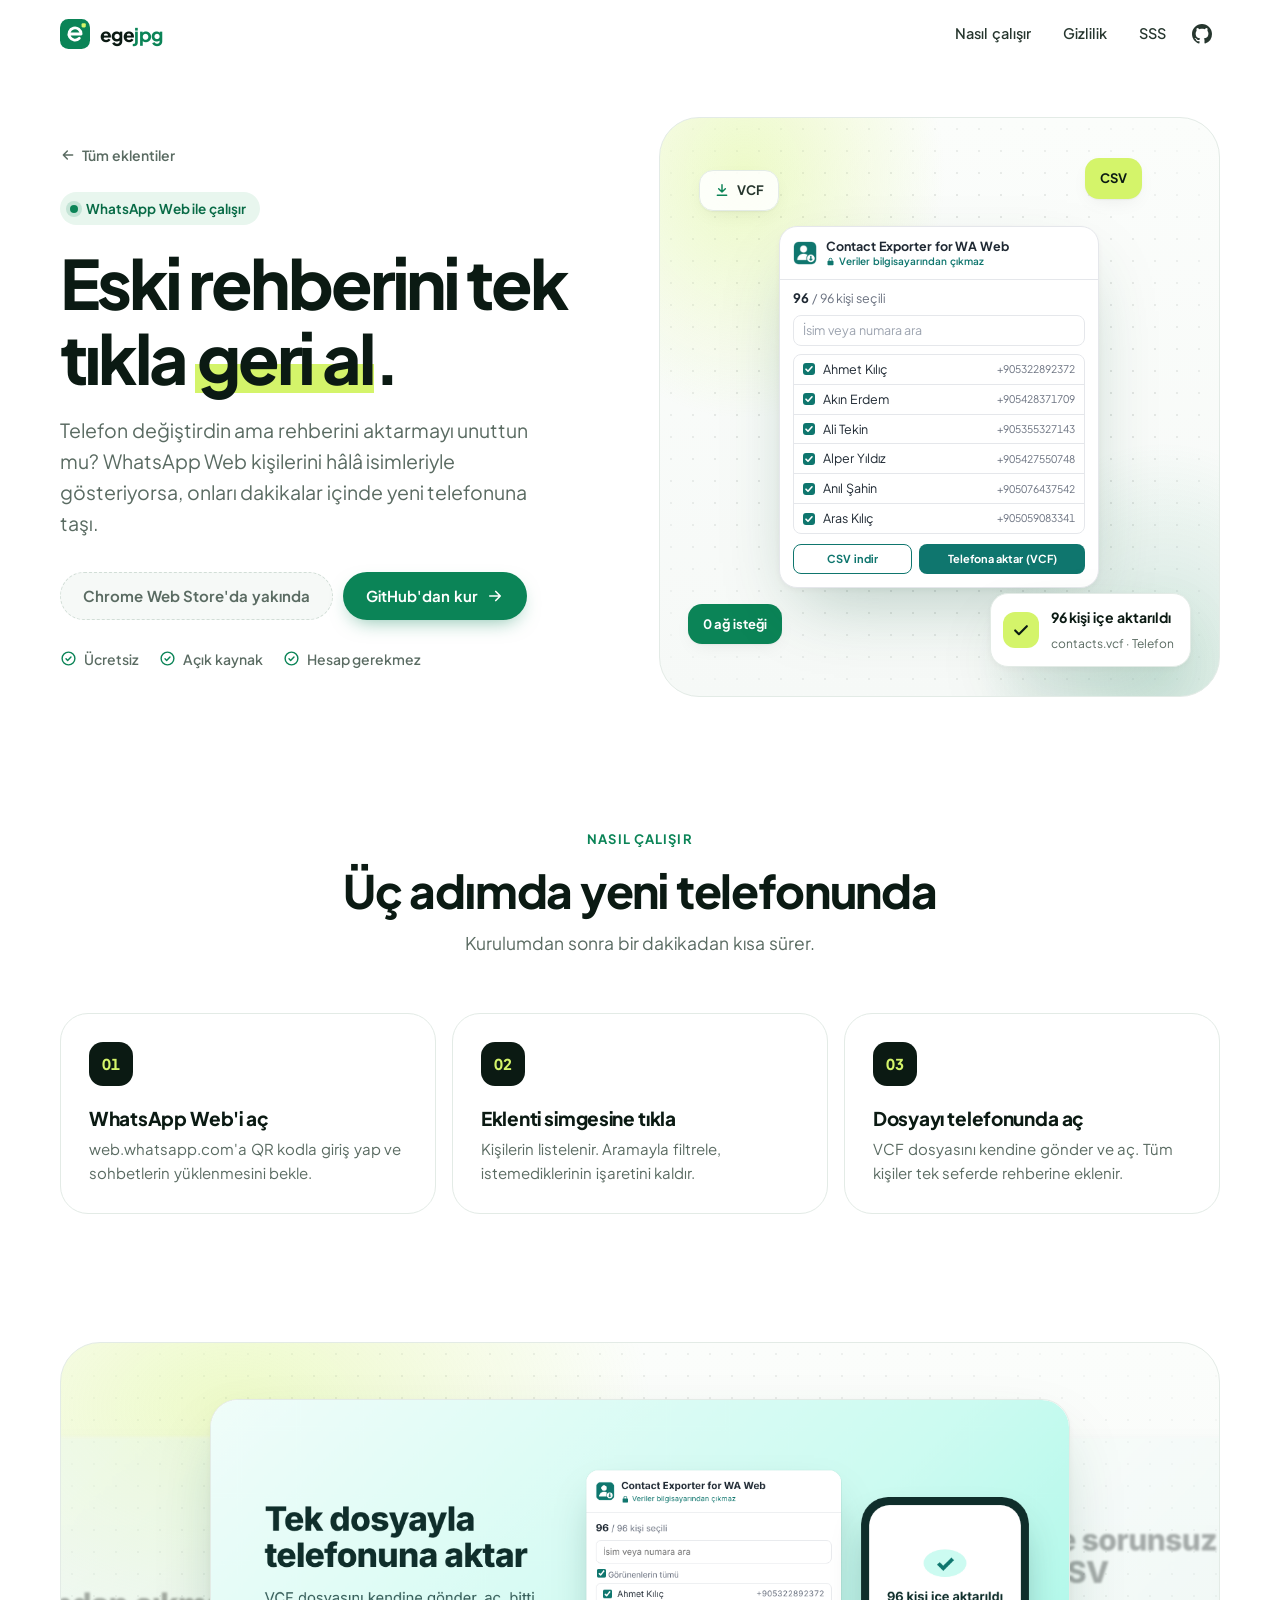
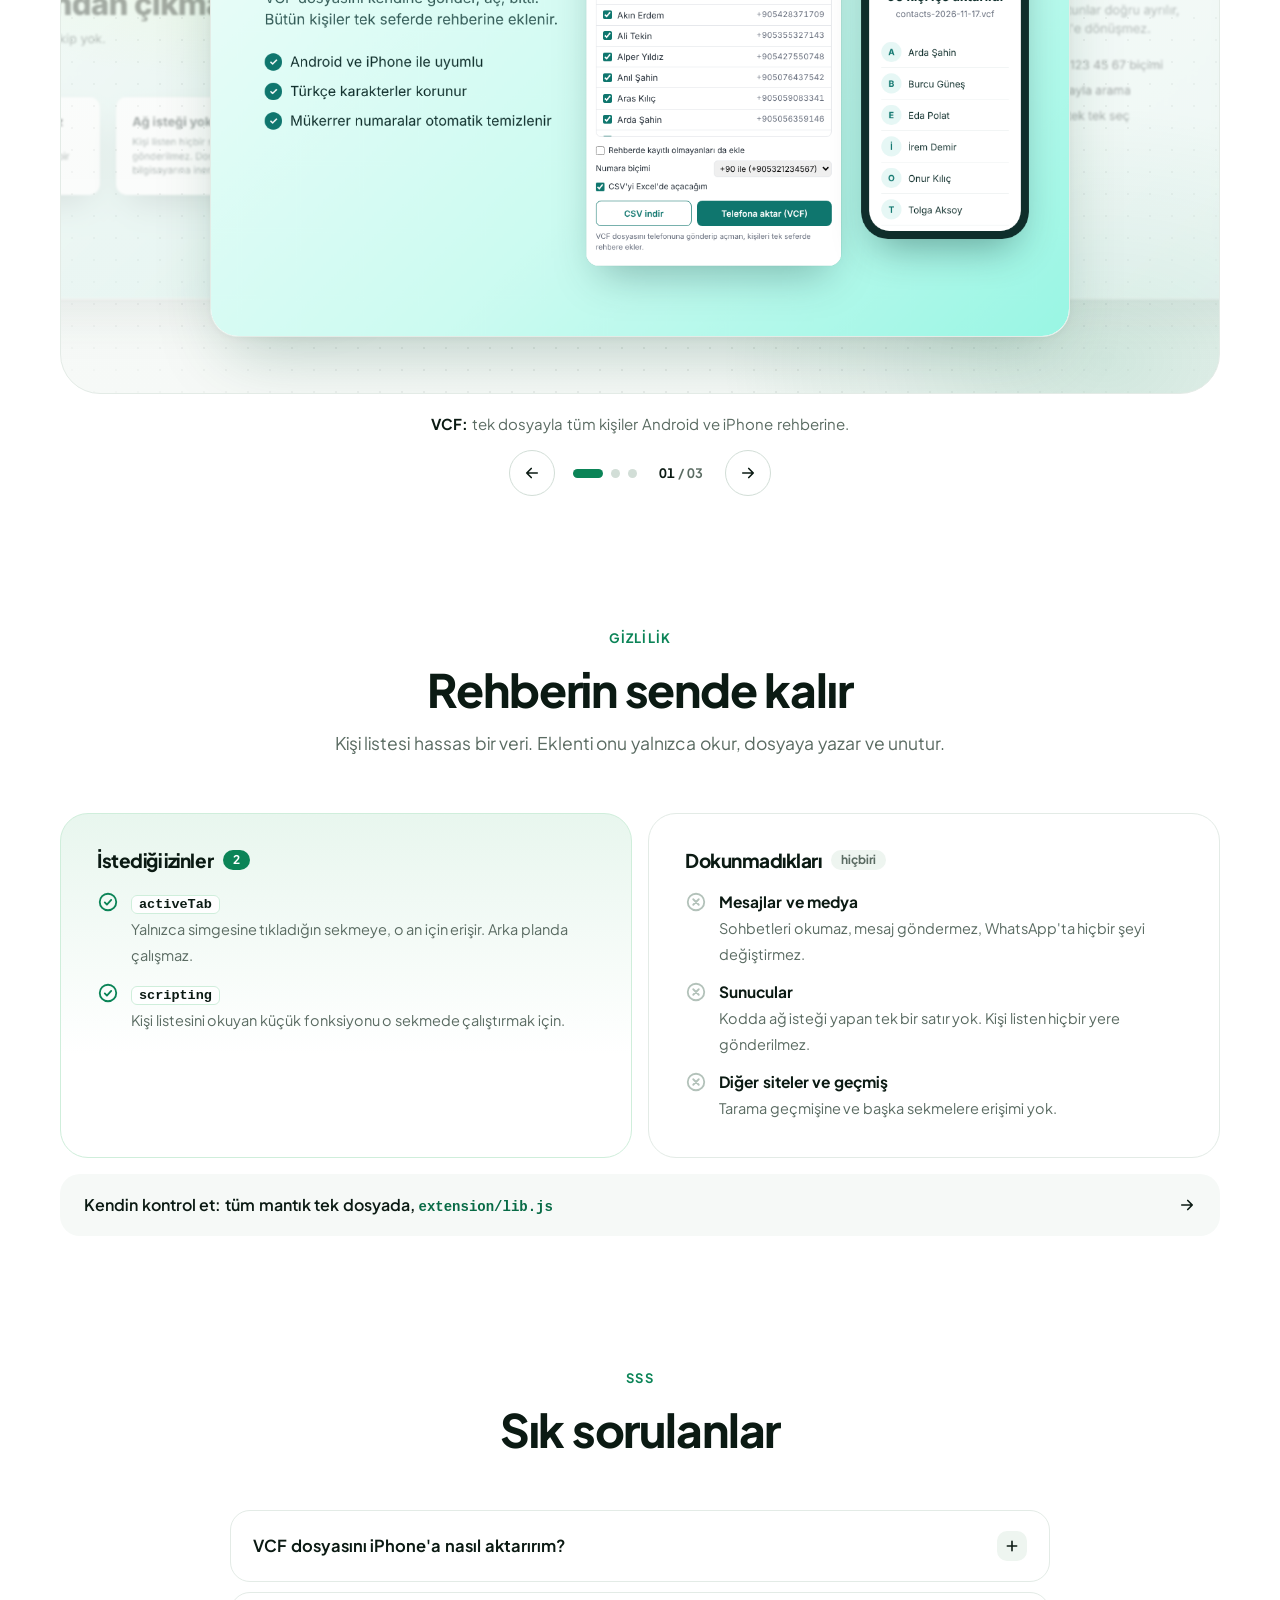
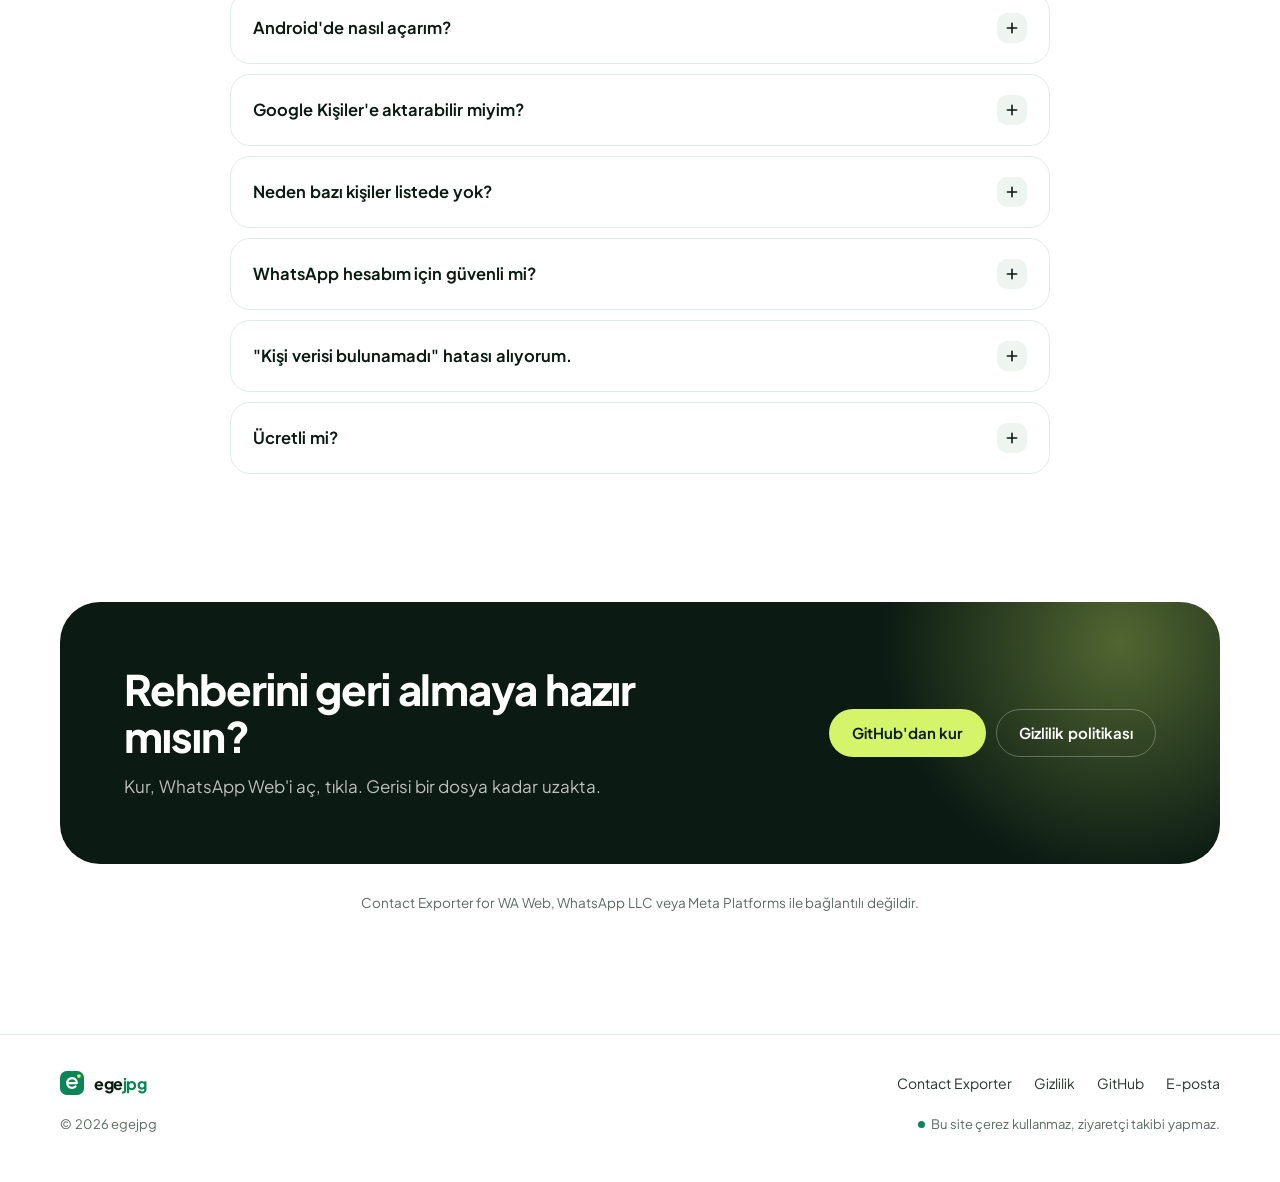
==== contact-exporter/index.html @ b01a28e3 "Initial site: home, Contact Exporter page, privacy policy" ====
<!doctype html>
<html lang="tr" class="no-js">
<head>
  <meta charset="utf-8">
  <meta name="viewport" content="width=device-width, initial-scale=1">
  <title>Contact Exporter for WA Web · WhatsApp Web kişilerini VCF ve CSV olarak aktar</title>
  <meta name="description" content="WhatsApp Web'de kayıtlı kişilerini tek tıkla VCF (telefona aktarma) ve CSV (Excel) olarak dışa aktaran ücretsiz, açık kaynak Chrome eklentisi. Veriler bilgisayarından çıkmaz.">
  <link rel="canonical" href="https://egejpg.github.io/contact-exporter/">
  <meta name="theme-color" content="#ffffff">
  <meta property="og:type" content="website">
  <meta property="og:site_name" content="egejpg">
  <meta property="og:title" content="Contact Exporter for WA Web">
  <meta property="og:description" content="Eski rehberini tek tıkla geri al. WhatsApp Web kişilerini VCF ve CSV olarak dışa aktar, veriler bilgisayarından çıkmaz.">
  <meta property="og:url" content="https://egejpg.github.io/contact-exporter/">
  <meta property="og:image" content="https://egejpg.github.io/assets/img/contact-exporter/ana.png">
  <meta name="twitter:card" content="summary_large_image">
  <link rel="icon" href="/favicon.svg" type="image/svg+xml">
  <link rel="preload" href="/assets/fonts/jakarta-latin.woff2" as="font" type="font/woff2" crossorigin>
  <link rel="stylesheet" href="/assets/css/site.css">
  <script src="/assets/js/site.js" defer></script>
  <script type="application/ld+json">
  {
    "@context": "https://schema.org",
    "@type": "SoftwareApplication",
    "name": "Contact Exporter for WA Web",
    "applicationCategory": "BrowserApplication",
    "operatingSystem": "Chrome",
    "description": "WhatsApp Web'de kayıtlı kişileri VCF ve CSV olarak dışa aktaran, veri toplamayan Chrome eklentisi.",
    "url": "https://egejpg.github.io/contact-exporter/",
    "image": "https://egejpg.github.io/assets/img/contact-exporter/icon.png",
    "offers": { "@type": "Offer", "price": "0", "priceCurrency": "TRY" },
    "author": { "@type": "Person", "name": "Ege", "url": "https://egejpg.github.io/" }
  }
  </script>
</head>
<body>
  <a class="skip" href="#icerik">İçeriğe geç</a>

  <header class="site-header">
    <div class="container">
      <a class="wordmark" href="/" aria-label="egejpg ana sayfa">
        <svg viewBox="0 0 32 32" aria-hidden="true"><rect width="32" height="32" rx="9" fill="#0b8457"/><path d="M9.5 16h13a6.5 6.5 0 1 0-1.9 4.6" fill="none" stroke="#fff" stroke-width="3" stroke-linecap="round" stroke-linejoin="round"/><rect x="23" y="4.5" width="4.5" height="4.5" rx="1.2" fill="#d4f46a"/></svg>
        <span class="wm">ege<b>jpg</b></span>
      </a>
      <nav class="nav" aria-label="Sayfa menüsü">
        <a href="#nasil"><span class="nav-text">Nasıl çalışır</span></a>
        <a href="#guven"><span class="nav-text">Gizlilik</span></a>
        <a href="#sss"><span class="nav-text">SSS</span></a>
        <a class="nav-icon" href="https://github.com/egejpg/contact-exporter-wa-web" aria-label="GitHub'da kaynak kod">
          <svg viewBox="0 0 16 16" fill="currentColor" aria-hidden="true"><path d="M8 0C3.58 0 0 3.58 0 8c0 3.54 2.29 6.53 5.47 7.59.4.07.55-.17.55-.38 0-.19-.01-.82-.01-1.49-2.01.37-2.53-.49-2.69-.94-.09-.23-.48-.94-.82-1.13-.28-.15-.68-.52-.01-.53.63-.01 1.08.58 1.23.82.72 1.21 1.87.87 2.33.66.07-.52.28-.87.51-1.07-1.78-.2-3.64-.89-3.64-3.95 0-.87.31-1.59.82-2.15-.08-.2-.36-1.02.08-2.12 0 0 .67-.21 2.2.82.64-.18 1.32-.27 2-.27.68 0 1.36.09 2 .27 1.53-1.04 2.2-.82 2.2-.82.44 1.1.16 1.92.08 2.12.51.56.82 1.27.82 2.15 0 3.07-1.87 3.75-3.65 3.95.29.25.54.73.54 1.48 0 1.07-.01 1.93-.01 2.2 0 .21.15.46.55.38A8.013 8.013 0 0016 8c0-4.42-3.58-8-8-8z"/></svg>
        </a>
      </nav>
    </div>
  </header>

  <main id="icerik">
    <!-- Giriş -->
    <section class="container p-hero">
      <div>
        <a class="back reveal" href="/"><svg viewBox="0 0 24 24" fill="none" stroke="currentColor" stroke-width="2.2" stroke-linecap="round" stroke-linejoin="round"><path d="M19 12H5M11 6l-6 6 6 6"/></svg>Tüm eklentiler</a>
        <div class="reveal" style="--d:.05s; margin-top:22px"><span class="eyebrow"><span class="dot"></span> WhatsApp Web ile çalışır</span></div>
        <h1 class="reveal" style="--d:.1s">Eski rehberini tek tıkla <mark class="hl">geri al</mark>.</h1>
        <p class="lead reveal" style="--d:.16s">Telefon değiştirdin ama rehberini aktarmayı unuttun mu? WhatsApp Web kişilerini hâlâ isimleriyle gösteriyorsa, onları dakikalar içinde yeni telefonuna taşı.</p>
        <div class="actions reveal" style="--d:.22s">
          <!-- Mağaza bağlantısı yayınlanınca: <a class="btn btn-primary" href="MAĞAZA_ADRESİ">Chrome'a ekle</a> -->
          <span class="btn btn-soon" title="Chrome Web Store incelemesinde">Chrome Web Store'da yakında</span>
          <a class="btn btn-primary" href="https://github.com/egejpg/contact-exporter-wa-web#kurulum">GitHub'dan kur
            <svg class="arrow" viewBox="0 0 24 24" fill="none" stroke="currentColor" stroke-width="2.2" stroke-linecap="round" stroke-linejoin="round"><path d="M5 12h14M13 6l6 6-6 6"/></svg></a>
        </div>
        <div class="meta reveal" style="--d:.28s">
          <span><svg viewBox="0 0 24 24" fill="none" stroke="currentColor" stroke-width="2" stroke-linecap="round" stroke-linejoin="round"><circle cx="12" cy="12" r="9"/><path d="m8.5 12.5 2.3 2.3 4.7-5"/></svg>Ücretsiz</span>
          <span><svg viewBox="0 0 24 24" fill="none" stroke="currentColor" stroke-width="2" stroke-linecap="round" stroke-linejoin="round"><circle cx="12" cy="12" r="9"/><path d="m8.5 12.5 2.3 2.3 4.7-5"/></svg>Açık kaynak</span>
          <span><svg viewBox="0 0 24 24" fill="none" stroke="currentColor" stroke-width="2" stroke-linecap="round" stroke-linejoin="round"><circle cx="12" cy="12" r="9"/><path d="m8.5 12.5 2.3 2.3 4.7-5"/></svg>Hesap gerekmez</span>
        </div>
      </div>

      <div class="stage p-stage reveal" style="--d:.15s" data-parallax aria-hidden="true">
        <span class="floater" style="--x:7%;--y:9%;--depth:22;"><span class="floater-in" style="--dur:9s">
          <svg viewBox="0 0 24 24" fill="none" stroke="currentColor" stroke-width="2.2" stroke-linecap="round" stroke-linejoin="round"><path d="M12 4v11M7 10l5 5 5-5M5 20h14"/></svg>VCF</span></span>
        <span class="floater" style="--x:76%;--y:7%;--depth:-18;"><span class="floater-in lime" style="--dur:11s;--delay:-4s">CSV</span></span>
        <span class="floater hide-sm" style="--x:5%;--y:84%;--depth:-14;"><span class="floater-in green" style="--dur:10s;--delay:-6s">0 ağ isteği</span></span>

        <div class="stage-main depth">
          <div class="mock-popup">
            <div class="mp-head"><img src="/assets/img/contact-exporter/icon.png" alt="" width="24" height="24"><div><b>Contact Exporter for WA Web</b><small><svg viewBox="0 0 24 24" fill="currentColor"><path d="M12 2a5 5 0 0 0-5 5v3H6a2 2 0 0 0-2 2v8a2 2 0 0 0 2 2h12a2 2 0 0 0 2-2v-8a2 2 0 0 0-2-2h-1V7a5 5 0 0 0-5-5zm-3 8V7a3 3 0 1 1 6 0v3H9z"/></svg>Veriler bilgisayarından çıkmaz</small></div></div>
            <div class="mp-body">
              <div class="mp-count"><b>96</b> / 96 kişi seçili</div>
              <div class="mp-search">İsim veya numara ara</div>
              <ul class="mp-list">
                <li><i></i><span>Ahmet Kılıç</span><em>+905322892372</em></li>
                <li><i></i><span>Akın Erdem</span><em>+905428371709</em></li>
                <li><i></i><span>Ali Tekin</span><em>+905355327143</em></li>
                <li><i></i><span>Alper Yıldız</span><em>+905427550748</em></li>
                <li><i></i><span>Anıl Şahin</span><em>+905076437542</em></li>
                <li><i></i><span>Aras Kılıç</span><em>+905059083341</em></li>
              </ul>
              <div class="mp-actions"><span class="o">CSV indir</span><span class="f">Telefona aktar (VCF)</span></div>
            </div>
          </div>
        </div>
        <div class="stage-toast depth-2">
          <div class="mock-toast"><span class="ok"><svg viewBox="0 0 24 24" fill="none" stroke="currentColor" stroke-width="2.6" stroke-linecap="round" stroke-linejoin="round"><path d="m5 12.5 4.5 4.5L19 7.5"/></svg></span><div><b>96 kişi içe aktarıldı</b><small>contacts.vcf · Telefon</small></div></div>
        </div>
      </div>
    </section>

    <!-- Nasıl çalışır -->
    <section id="nasil" class="section container">
      <div class="section-head center reveal">
        <span class="kicker">Nasıl çalışır</span>
        <h2>Üç adımda yeni telefonunda</h2>
        <p>Kurulumdan sonra bir dakikadan kısa sürer.</p>
      </div>
      <div class="grid-3 steps">
        <article class="card step reveal">
          <span class="num">01</span>
          <h3>WhatsApp Web'i aç</h3>
          <p>web.whatsapp.com'a QR kodla giriş yap ve sohbetlerin yüklenmesini bekle.</p>
        </article>
        <article class="card step reveal" style="--d:.08s">
          <span class="num">02</span>
          <h3>Eklenti simgesine tıkla</h3>
          <p>Kişilerin listelenir. Aramayla filtrele, istemediklerinin işaretini kaldır.</p>
        </article>
        <article class="card step reveal" style="--d:.16s">
          <span class="num">03</span>
          <h3>Dosyayı telefonunda aç</h3>
          <p>VCF dosyasını kendine gönder ve aç. Tüm kişiler tek seferde rehberine eklenir.</p>
        </article>
      </div>
    </section>

    <!-- Ekran görüntüleri -->
    <section class="container" aria-label="Ekran görüntüleri">
      <div id="shots" class="stage shots-stage carousel" data-carousel data-parallax tabindex="0">
        <div class="carousel-track">
          <figure class="slide" style="margin:0" data-title="Telefona aktarma" data-caption="<b>VCF:</b> tek dosyayla tüm kişiler Android ve iPhone rehberine.">
            <div class="slide-float"><div class="slide-card"><img class="shot" src="/assets/img/contact-exporter/telefon.png" alt="Eklenti listesi ve telefonda 96 kişinin içe aktarıldığını gösteren ekran" width="1280" height="800" loading="lazy" draggable="false"></div></div>
          </figure>
          <figure class="slide" style="margin:0" data-title="Excel" data-caption="<b>CSV:</b> Türkçe Excel'de sütunlar doğru ayrılır, numaralar bozulmaz.">
            <div class="slide-float"><div class="slide-card"><img class="shot" src="/assets/img/contact-exporter/excel.png" alt="Excel'de Ad ve Telefon sütunlarıyla açılmış kişi listesi" width="1280" height="800" loading="lazy" draggable="false"></div></div>
          </figure>
          <figure class="slide" style="margin:0" data-title="Gizlilik" data-caption="<b>Yerel:</b> sunucu yok, hesap yok, takip yok.">
            <div class="slide-float"><div class="slide-card"><img class="shot" src="/assets/img/contact-exporter/gizlilik.png" alt="Verilerin bilgisayardan çıkmadığını anlatan üç kart" width="1280" height="800" loading="lazy" draggable="false"></div></div>
          </figure>
        </div>
      </div>
      <p class="shot-caption" data-caption="shots" aria-live="polite"></p>
      <div class="carousel-controls" data-controls="shots" style="margin-top:14px">
        <button class="c-btn" type="button" data-prev aria-label="Önceki görsel">
          <svg viewBox="0 0 24 24" fill="none" stroke="currentColor" stroke-width="2.2" stroke-linecap="round" stroke-linejoin="round"><path d="M19 12H5M11 6l-6 6 6 6"/></svg></button>
        <div class="c-dots"></div>
        <span class="c-count"></span>
        <button class="c-btn" type="button" data-next aria-label="Sonraki görsel">
          <svg viewBox="0 0 24 24" fill="none" stroke="currentColor" stroke-width="2.2" stroke-linecap="round" stroke-linejoin="round"><path d="M5 12h14M13 6l6 6-6 6"/></svg></button>
      </div>
    </section>

    <!-- Güven -->
    <section id="guven" class="section container">
      <div class="section-head center reveal">
        <span class="kicker">Gizlilik</span>
        <h2>Rehberin sende kalır</h2>
        <p>Kişi listesi hassas bir veri. Eklenti onu yalnızca okur, dosyaya yazar ve unutur.</p>
      </div>
      <div class="perm-grid">
        <div class="perm yes reveal">
          <h3>İstediği izinler <span class="pill">2</span></h3>
          <ul>
            <li><svg viewBox="0 0 24 24" fill="none" stroke="currentColor" stroke-width="2" stroke-linecap="round" stroke-linejoin="round"><circle cx="12" cy="12" r="9"/><path d="m8.5 12.5 2.3 2.3 4.7-5"/></svg>
              <div><b><code>activeTab</code></b><span>Yalnızca simgesine tıkladığın sekmeye, o an için erişir. Arka planda çalışmaz.</span></div></li>
            <li><svg viewBox="0 0 24 24" fill="none" stroke="currentColor" stroke-width="2" stroke-linecap="round" stroke-linejoin="round"><circle cx="12" cy="12" r="9"/><path d="m8.5 12.5 2.3 2.3 4.7-5"/></svg>
              <div><b><code>scripting</code></b><span>Kişi listesini okuyan küçük fonksiyonu o sekmede çalıştırmak için.</span></div></li>
          </ul>
        </div>
        <div class="perm no reveal" style="--d:.08s">
          <h3>Dokunmadıkları <span class="pill">hiçbiri</span></h3>
          <ul>
            <li><svg viewBox="0 0 24 24" fill="none" stroke="currentColor" stroke-width="2" stroke-linecap="round" stroke-linejoin="round"><circle cx="12" cy="12" r="9"/><path d="m9 9 6 6M15 9l-6 6"/></svg>
              <div><b>Mesajlar ve medya</b><span>Sohbetleri okumaz, mesaj göndermez, WhatsApp'ta hiçbir şeyi değiştirmez.</span></div></li>
            <li><svg viewBox="0 0 24 24" fill="none" stroke="currentColor" stroke-width="2" stroke-linecap="round" stroke-linejoin="round"><circle cx="12" cy="12" r="9"/><path d="m9 9 6 6M15 9l-6 6"/></svg>
              <div><b>Sunucular</b><span>Kodda ağ isteği yapan tek bir satır yok. Kişi listen hiçbir yere gönderilmez.</span></div></li>
            <li><svg viewBox="0 0 24 24" fill="none" stroke="currentColor" stroke-width="2" stroke-linecap="round" stroke-linejoin="round"><circle cx="12" cy="12" r="9"/><path d="m9 9 6 6M15 9l-6 6"/></svg>
              <div><b>Diğer siteler ve geçmiş</b><span>Tarama geçmişine ve başka sekmelere erişimi yok.</span></div></li>
          </ul>
        </div>
      </div>
      <a class="source-link reveal" href="https://github.com/egejpg/contact-exporter-wa-web/blob/main/extension/lib.js">
        <span>Kendin kontrol et: tüm mantık tek dosyada, <code>extension/lib.js</code></span>
        <svg viewBox="0 0 24 24" fill="none" stroke="currentColor" stroke-width="2.2" stroke-linecap="round" stroke-linejoin="round"><path d="M5 12h14M13 6l6 6-6 6"/></svg>
      </a>
    </section>

    <!-- SSS -->
    <section id="sss" class="section container" style="padding-top:0">
      <div class="section-head center reveal">
        <span class="kicker">SSS</span>
        <h2>Sık sorulanlar</h2>
      </div>
      <div class="faq">
        <details class="reveal">
          <summary>VCF dosyasını iPhone'a nasıl aktarırım?<span class="pm"><svg viewBox="0 0 24 24" fill="none" stroke="currentColor" stroke-width="2.4" stroke-linecap="round"><path d="M12 5v14M5 12h14"/></svg></span></summary>
          <div class="answer"><ol><li>Dosyayı kendine e-postayla ya da AirDrop ile gönder.</li><li>iPhone'da dosyaya dokun, "Tüm Kişileri Ekle"yi seç.</li></ol></div>
        </details>
        <details class="reveal">
          <summary>Android'de nasıl açarım?<span class="pm"><svg viewBox="0 0 24 24" fill="none" stroke="currentColor" stroke-width="2.4" stroke-linecap="round"><path d="M12 5v14M5 12h14"/></svg></span></summary>
          <div class="answer"><p>Dosyayı telefonuna gönder ve dokun; Kişiler uygulaması içe aktarmayı önerir. Açılmazsa Kişiler → Ayarlar → İçe aktar → .vcf dosyası yolunu kullan.</p></div>
        </details>
        <details class="reveal">
          <summary>Google Kişiler'e aktarabilir miyim?<span class="pm"><svg viewBox="0 0 24 24" fill="none" stroke="currentColor" stroke-width="2.4" stroke-linecap="round"><path d="M12 5v14M5 12h14"/></svg></span></summary>
          <div class="answer"><p>Evet. En kolayı VCF dosyasını contacts.google.com → İçe aktar ile yüklemek. CSV kullanacaksan "CSV'yi Excel'de açacağım" seçeneğini kapat.</p></div>
        </details>
        <details class="reveal">
          <summary>Neden bazı kişiler listede yok?<span class="pm"><svg viewBox="0 0 24 24" fill="none" stroke="currentColor" stroke-width="2.4" stroke-linecap="round"><path d="M12 5v14M5 12h14"/></svg></span></summary>
          <div class="answer"><p>Eklenti, WhatsApp Web'in bildiği kişileri alır: WhatsApp kullanan ve rehberinde kayıtlı olanlar. WhatsApp kullanmayan kişiler ve e-posta, ikinci numara gibi bilgiler WhatsApp'ta olmadığı için gelmez. Kaydetmediğin numaraları da istersen "Rehberde kayıtlı olmayanları da ekle" seçeneğiyle alabilirsin.</p></div>
        </details>
        <details class="reveal">
          <summary>WhatsApp hesabım için güvenli mi?<span class="pm"><svg viewBox="0 0 24 24" fill="none" stroke="currentColor" stroke-width="2.4" stroke-linecap="round"><path d="M12 5v14M5 12h14"/></svg></span></summary>
          <div class="answer"><p>Eklenti WhatsApp'a hiçbir istek göndermez, mesaj atmaz, otomatik işlem yapmaz. Yalnızca WhatsApp Web'in zaten tarayıcında sakladığı kişi listesini okur.</p></div>
        </details>
        <details class="reveal">
          <summary>"Kişi verisi bulunamadı" hatası alıyorum.<span class="pm"><svg viewBox="0 0 24 24" fill="none" stroke="currentColor" stroke-width="2.4" stroke-linecap="round"><path d="M12 5v14M5 12h14"/></svg></span></summary>
          <div class="answer"><p>Önce sayfayı yenileyip sohbetlerin tamamen yüklenmesini bekle. Devam ederse WhatsApp Web iç yapısını değiştirmiş olabilir. Hata ekranındaki "Teknik ayrıntı" metnini <a href="https://github.com/egejpg/contact-exporter-wa-web/issues">GitHub'da</a> ya da <a href="mailto:egeergul67@gmail.com?subject=Contact%20Exporter%20hatas%C4%B1">e-postayla</a> gönderirsen düzeltirim.</p></div>
        </details>
        <details class="reveal">
          <summary>Ücretli mi?<span class="pm"><svg viewBox="0 0 24 24" fill="none" stroke="currentColor" stroke-width="2.4" stroke-linecap="round"><path d="M12 5v14M5 12h14"/></svg></span></summary>
          <div class="answer"><p>Hayır. Ücretsiz, reklamsız ve MIT lisanslı açık kaynak.</p></div>
        </details>
      </div>
    </section>

    <section class="container">
      <div class="band reveal">
        <div>
          <h2>Rehberini geri almaya hazır mısın?</h2>
          <p>Kur, WhatsApp Web'i aç, tıkla. Gerisi bir dosya kadar uzakta.</p>
        </div>
        <div class="actions">
          <a class="btn btn-primary" href="https://github.com/egejpg/contact-exporter-wa-web#kurulum">GitHub'dan kur</a>
          <a class="btn btn-ghost" href="/contact-exporter/privacy/">Gizlilik politikası</a>
        </div>
      </div>
      <p class="disclaimer">Contact Exporter for WA Web, WhatsApp LLC veya Meta Platforms ile bağlantılı değildir.</p>
    </section>
  </main>

  <footer class="site-footer">
    <div class="container">
      <a class="wordmark" href="/" aria-label="egejpg ana sayfa">
        <svg viewBox="0 0 32 32" aria-hidden="true"><rect width="32" height="32" rx="9" fill="#0b8457"/><path d="M9.5 16h13a6.5 6.5 0 1 0-1.9 4.6" fill="none" stroke="#fff" stroke-width="3" stroke-linecap="round" stroke-linejoin="round"/><rect x="23" y="4.5" width="4.5" height="4.5" rx="1.2" fill="#d4f46a"/></svg>
        <span class="wm">ege<b>jpg</b></span>
      </a>
      <nav class="foot-links" aria-label="Alt menü">
        <a href="/contact-exporter/">Contact Exporter</a>
        <a href="/contact-exporter/privacy/">Gizlilik</a>
        <a href="https://github.com/egejpg">GitHub</a>
        <a href="mailto:egeergul67@gmail.com">E-posta</a>
      </nav>
      <div class="foot-note">
        <span>© <span data-year>2026</span> egejpg</span>
        <span class="leaf">Bu site çerez kullanmaz, ziyaretçi takibi yapmaz.</span>
      </div>
    </div>
  </footer>
</body>
</html>
---- assets/css/site.css ----
/* egejpg — site stilleri
   İlkeler: beyaz zemin, tek yeşil + limon vurgu, yuvarlak kartlar,
   belirli bir sahne (stage) içinde yüzen öğeler. */

@font-face {
  font-family: 'Jakarta';
  font-style: normal;
  font-display: swap;
  font-weight: 200 800;
  src: url(/assets/fonts/jakarta-latin-ext.woff2) format('woff2');
  unicode-range: U+0100-02BA, U+02BD-02C5, U+02C7-02CC, U+02CE-02D7, U+02DD-02FF, U+0304, U+0308, U+0329, U+1D00-1DBF, U+1E00-1E9F, U+1EF2-1EFF, U+2020, U+20A0-20AB, U+20AD-20C0, U+2113, U+2C60-2C7F, U+A720-A7FF;
}
@font-face {
  font-family: 'Jakarta';
  font-style: normal;
  font-display: swap;
  font-weight: 200 800;
  src: url(/assets/fonts/jakarta-latin.woff2) format('woff2');
  unicode-range: U+0000-00FF, U+0131, U+0152-0153, U+02BB-02BC, U+02C6, U+02DA, U+02DC, U+0304, U+0308, U+0329, U+2000-206F, U+20AC, U+2122, U+2191, U+2193, U+2212, U+2215, U+FEFF, U+FFFD;
}

:root {
  --bg: #ffffff;
  --surface: #f6f9f7;
  --surface-2: #eef5f0;
  --ink: #0b1a13;
  --ink-2: #26362e;
  --muted: #5a6b62;
  --line: #e3ebe6;
  --line-2: #d2ded7;

  --green: #0b8457;
  --green-deep: #086b46;
  --green-soft: #e8f6ee;
  --green-tint: #cfeedb;
  --lime: #d4f46a;
  --lime-soft: #f1fcd0;

  --r-s: 12px;
  --r: 20px;
  --r-l: 28px;
  --r-xl: 40px;

  --shadow-1: 0 1px 2px rgba(11, 26, 19, .05), 0 6px 20px -6px rgba(11, 26, 19, .08);
  --shadow-float: 0 2px 6px rgba(11, 26, 19, .04), 0 30px 70px -20px rgba(8, 80, 50, .28);
  --ease: cubic-bezier(.22, .8, .24, 1);
  --max: 1160px;
  --gutter: clamp(16px, 4vw, 32px);

  color-scheme: light;
}

*, *::before, *::after { box-sizing: border-box; }

html { -webkit-text-size-adjust: 100%; scroll-behavior: smooth; }

body {
  margin: 0;
  background: var(--bg);
  color: var(--ink);
  font: 400 16px/1.6 'Jakarta', system-ui, -apple-system, 'Segoe UI', Roboto, sans-serif;
  word-spacing: .04em;
  -webkit-font-smoothing: antialiased;
  text-rendering: optimizeLegibility;
  overflow-x: hidden;
}

img, svg { display: block; max-width: 100%; }
a { color: var(--green-deep); text-underline-offset: 3px; }
a:hover { color: var(--green); }
h1, h2, h3 { line-height: 1.1; letter-spacing: -.025em; margin: 0; font-weight: 750; }
p { margin: 0; }
:focus-visible { outline: 2px solid var(--green); outline-offset: 3px; border-radius: 6px; }
[hidden] { display: none !important; }

.container { width: min(var(--max), 100% - 2 * var(--gutter)); margin-inline: auto; }
.visually-hidden { position: absolute !important; width: 1px; height: 1px; overflow: hidden; clip: rect(0 0 0 0); white-space: nowrap; }
.skip { position: absolute; left: 12px; top: -48px; z-index: 100; background: var(--ink); color: #fff; padding: 8px 14px; border-radius: 10px; }
.skip:focus { top: 12px; color: #fff; }

/* ---------- Üst bar ---------- */
.site-header {
  position: sticky; top: 0; z-index: 50;
  background: rgba(255, 255, 255, .78);
  backdrop-filter: saturate(1.6) blur(14px);
  -webkit-backdrop-filter: saturate(1.6) blur(14px);
  border-bottom: 1px solid transparent;
  transition: border-color .3s;
}
.site-header.is-scrolled { border-bottom-color: var(--line); }
.site-header .container { display: flex; align-items: center; justify-content: space-between; height: 68px; gap: 16px; }

.wordmark { display: inline-flex; align-items: center; gap: 10px; color: var(--ink); text-decoration: none; font-weight: 750; font-size: 19px; letter-spacing: -.03em; }
.wordmark:hover { color: var(--ink); }
.wordmark svg { width: 30px; height: 30px; transition: transform .5s var(--ease); }
.wordmark:hover svg { transform: rotate(-8deg) scale(1.06); }
.wordmark b { color: var(--green); font-weight: inherit; }

.nav { display: flex; align-items: center; gap: 4px; }
.nav a {
  color: var(--ink-2); text-decoration: none; font-size: 14.5px; font-weight: 550;
  padding: 8px 14px; border-radius: 999px; transition: background .2s, color .2s;
}
.nav a:hover { background: var(--surface-2); color: var(--ink); }
.nav .nav-icon { display: inline-flex; padding: 8px; }
.nav .nav-icon svg { width: 20px; height: 20px; }
@media (max-width: 640px) { .nav .nav-text { display: none; } }

/* ---------- Düğmeler ---------- */
.btn {
  display: inline-flex; align-items: center; justify-content: center; gap: 8px;
  height: 48px; padding: 0 22px; border-radius: 999px;
  font: inherit; font-size: 15px; font-weight: 650; text-decoration: none; white-space: nowrap;
  border: 1px solid transparent; cursor: pointer;
  transition: transform .25s var(--ease), background .2s, box-shadow .25s, color .2s, border-color .2s;
}
.btn svg { width: 18px; height: 18px; flex: none; transition: transform .25s var(--ease); }
.btn:hover svg.arrow { transform: translateX(3px); }
.btn:active { transform: scale(.97); }
.btn-primary { background: var(--green); color: #fff; box-shadow: 0 8px 20px -8px rgba(11, 132, 87, .55); }
.btn-primary:hover { background: var(--green-deep); color: #fff; box-shadow: 0 12px 26px -10px rgba(11, 132, 87, .65); }
.btn-ghost { background: #fff; color: var(--ink); border-color: var(--line-2); }
.btn-ghost:hover { border-color: var(--ink); color: var(--ink); }
.btn-soon { background: var(--surface); color: var(--muted); border: 1px dashed var(--line-2); cursor: default; }
.btn-soon:active { transform: none; }
.btn-sm { height: 40px; padding: 0 16px; font-size: 14px; }

/* ---------- Etiketler ---------- */
.eyebrow {
  display: inline-flex; align-items: center; gap: 8px;
  padding: 6px 14px 6px 10px; border-radius: 999px;
  background: var(--green-soft); color: var(--green-deep);
  font-size: 13.5px; font-weight: 650;
}
.eyebrow .dot { width: 8px; height: 8px; border-radius: 50%; background: var(--green); box-shadow: 0 0 0 4px rgba(11, 132, 87, .16); animation: pulse 2.4s ease-in-out infinite; }
@keyframes pulse { 50% { box-shadow: 0 0 0 7px rgba(11, 132, 87, 0); } }

.tag { display: inline-flex; align-items: center; height: 26px; padding: 0 10px; border-radius: 8px; background: var(--surface-2); color: var(--ink-2); font-size: 12.5px; font-weight: 600; }
.tag-lime { background: var(--lime); color: var(--ink); }

mark.hl {
  color: inherit; padding: 0 .02em;
  background: linear-gradient(transparent 58%, var(--lime) 58%, var(--lime) 92%, transparent 92%);
}

/* ---------- Bölümler ---------- */
section { position: relative; }
.section { padding-block: clamp(72px, 10vw, 128px); }
.section-head { max-width: 640px; margin-bottom: clamp(32px, 5vw, 56px); }
.section-head.center { margin-inline: auto; text-align: center; }
.section-head h2 { font-size: clamp(30px, 4.4vw, 46px); margin-top: 14px; }
.section-head p { color: var(--muted); font-size: 17.5px; margin-top: 14px; }
.kicker { font-size: 13px; font-weight: 700; letter-spacing: .08em; text-transform: uppercase; color: var(--green); }

/* ---------- Ana sayfa giriş ---------- */
.hero { text-align: center; padding-top: clamp(48px, 8vw, 96px); padding-bottom: clamp(32px, 5vw, 48px); }
.hero h1 { font-size: clamp(40px, 7.2vw, 80px); letter-spacing: -.045em; margin: 22px auto 0; max-width: 13ch; }
.hero .lead { color: var(--muted); font-size: clamp(17px, 2vw, 20px); max-width: 560px; margin: 22px auto 0; }

/* ---------- Sahne: öğelerin yüzdüğü sınırlı alan ---------- */
.stage {
  --px: 0; --py: 0;
  position: relative; isolation: isolate; overflow: hidden;
  border-radius: var(--r-xl);
  border: 1px solid var(--line);
  background:
    radial-gradient(60% 70% at 15% 10%, rgba(212, 244, 106, .35), transparent 60%),
    radial-gradient(55% 65% at 90% 95%, rgba(11, 132, 87, .16), transparent 60%),
    linear-gradient(180deg, #fbfdfb, var(--surface));
}
.stage::before { /* nokta ızgara */
  content: ''; position: absolute; inset: 0; z-index: -1;
  background-image: radial-gradient(rgba(11, 26, 19, .12) 1px, transparent 1.2px);
  background-size: 22px 22px;
  -webkit-mask-image: radial-gradient(75% 75% at 50% 50%, #000 30%, transparent 100%);
  mask-image: radial-gradient(75% 75% at 50% 50%, #000 30%, transparent 100%);
}

/* Sahnede sürüklenebilen küçük yüzen çipler */
.floater {
  position: absolute; left: var(--x); top: var(--y); z-index: 2;
  transform: translate3d(calc(var(--px) * var(--depth, 10) * 1px), calc(var(--py) * var(--depth, 10) * 1px), 0);
  transition: transform .5s var(--ease);
  touch-action: none; cursor: grab; user-select: none; -webkit-user-select: none;
}
.floater.is-held { cursor: grabbing; transition: none; z-index: 5; }
.floater-in {
  display: inline-flex; align-items: center; gap: 7px;
  padding: 9px 14px; border-radius: 14px;
  background: rgba(255, 255, 255, .86); border: 1px solid var(--line);
  box-shadow: var(--shadow-1);
  font-size: 13px; font-weight: 700; color: var(--ink-2); white-space: nowrap;
  animation: drift var(--dur, 9s) ease-in-out infinite;
  animation-delay: var(--delay, 0s);
  transition: box-shadow .25s, transform .25s var(--ease);
}
.floater.is-held .floater-in { box-shadow: var(--shadow-float); scale: 1.06; }
.floater-in svg { width: 16px; height: 16px; color: var(--green); }
.floater-in.lime { background: var(--lime); border-color: transparent; color: var(--ink); }
.floater-in.green { background: var(--green); border-color: transparent; color: #fff; }
.floater-in.green svg { color: var(--lime); }
@keyframes drift {
  0%, 100% { transform: translate3d(0, 0, 0) rotate(-2deg); }
  33% { transform: translate3d(6px, -12px, 0) rotate(1.5deg); }
  66% { transform: translate3d(-5px, 6px, 0) rotate(-.5deg); }
}

/* ---------- Kaydırmalı seçici (carousel) ---------- */
.carousel { outline: none; }
.carousel-track {
  position: relative; z-index: 1;
  display: grid; place-items: center;
  pointer-events: none;
  touch-action: pan-y;
}
.slide {
  --off: 0; --abs: 0;
  grid-area: 1 / 1;
  width: var(--slide-w, min(800px, 84%));
  pointer-events: auto;
  transform: translateX(calc(var(--off) * var(--shift, 70%) + var(--drag, 0px))) scale(calc(1 - var(--abs) * .14));
  opacity: calc(1 - var(--abs) * .62);
  filter: saturate(calc(1 - var(--abs) * .6)) blur(calc(var(--abs) * 1.5px));
  z-index: calc(10 - var(--abs));
  transition: transform .75s var(--ease), opacity .5s, filter .5s;
  cursor: pointer;
}
.slide.is-active { cursor: auto; }
.slide.is-far { opacity: 0; pointer-events: none; }
.carousel.is-dragging .slide { transition: none; }
.carousel.is-dragging .slide, .carousel.is-dragging .slide * { cursor: grabbing; user-select: none; -webkit-user-select: none; }

.slide-float { animation: float 8s ease-in-out infinite; animation-delay: calc(var(--i, 0) * -2.6s); }
@keyframes float {
  0%, 100% { transform: translate3d(0, 0, 0) rotate(0deg); }
  50% { transform: translate3d(0, -12px, 0) rotate(-.35deg); }
}

.slide-card {
  position: relative; overflow: hidden;
  background: #fff; border: 1px solid var(--line); border-radius: var(--r-l);
  box-shadow: var(--shadow-float);
  transition: transform .5s var(--ease), box-shadow .4s;
}
.slide.is-active .slide-card {
  transform: perspective(1400px) rotateY(calc(var(--px) * 4deg)) rotateX(calc(var(--py) * -3deg));
}

.carousel-controls { display: flex; align-items: center; justify-content: center; gap: 18px; margin-top: 28px; }
.c-btn {
  width: 46px; height: 46px; border-radius: 50%;
  display: inline-grid; place-items: center;
  background: #fff; border: 1px solid var(--line-2); color: var(--ink); cursor: pointer;
  transition: transform .25s var(--ease), border-color .2s, background .2s;
}
.c-btn:hover { border-color: var(--ink); }
.c-btn:active { transform: scale(.92); }
.c-btn svg { width: 18px; height: 18px; }
.c-dots { display: flex; align-items: center; gap: 8px; }
.c-dot {
  width: 9px; height: 9px; padding: 0; border-radius: 999px; border: 0; cursor: pointer;
  background: var(--line-2); transition: width .45s var(--ease), background .3s;
}
.c-dot[aria-current="true"] { width: 30px; background: var(--green); }
.c-count { font-size: 13px; font-weight: 650; color: var(--muted); font-variant-numeric: tabular-nums; min-width: 52px; text-align: center; }
.c-count b { color: var(--ink); }

/* Ana sayfa sahnesi */
.home-stage { padding-block: clamp(36px, 6vw, 72px); }
.home-stage .floater { display: block; }

.ext-card { display: grid; grid-template-columns: 1.05fr .95fr; min-height: 420px; }
.ext-body { padding: clamp(24px, 3.4vw, 40px); display: flex; flex-direction: column; }
.ext-top { display: flex; align-items: center; gap: 14px; }
.ext-icon { width: 56px; height: 56px; border-radius: 16px; box-shadow: 0 6px 16px -6px rgba(15, 118, 110, .5); flex: none; }
.ext-icon.placeholder { display: grid; place-items: center; background: var(--surface-2); border: 1.5px dashed var(--line-2); box-shadow: none; color: var(--muted); }
.ext-icon.placeholder svg { width: 24px; height: 24px; }
.ext-tags { display: flex; flex-wrap: wrap; gap: 6px; }
.ext-body h2 { font-size: clamp(24px, 2.8vw, 30px); margin-top: 22px; }
.ext-body > p { color: var(--muted); margin-top: 10px; font-size: 15.5px; }
.checks { list-style: none; margin: 18px 0 0; padding: 0; display: grid; gap: 9px; font-size: 14.5px; color: var(--ink-2); }
.checks li { display: flex; align-items: center; gap: 10px; }
.checks svg { width: 20px; height: 20px; flex: none; color: var(--green); }
.ext-actions { display: flex; flex-wrap: wrap; gap: 10px; margin-top: auto; padding-top: 26px; }

.ext-visual {
  position: relative; overflow: hidden;
  display: grid; place-items: center;
  background:
    radial-gradient(70% 60% at 70% 20%, rgba(212, 244, 106, .55), transparent 70%),
    linear-gradient(160deg, var(--green-soft), #f4fbf6 70%);
  border-left: 1px solid var(--line);
}
.ext-visual::before {
  content: ''; position: absolute; inset: 0;
  background-image: radial-gradient(rgba(11, 132, 87, .16) 1px, transparent 1.2px);
  background-size: 18px 18px;
}
.ext-visual > * { position: relative; }
.ext-visual .toast-pos { position: absolute; right: 18px; bottom: 22px; }
.ext-visual .mock-toast { padding: 9px 14px 9px 9px; border-radius: 15px; }
.ext-visual .mock-toast .ok { width: 30px; height: 30px; border-radius: 10px; }
.ext-visual .mock-toast b { font-size: 13px; }
.depth { transform: translate3d(calc(var(--px) * -10px), calc(var(--py) * -8px), 0); transition: transform .5s var(--ease); }
.depth-2 { transform: translate3d(calc(var(--px) * 16px), calc(var(--py) * 12px), 0); transition: transform .5s var(--ease); }

/* "Yakında" ve "fikir" kartlarının görselleri */
.ghost-stack { display: grid; gap: 12px; width: 70%; }
.ghost-row {
  height: 54px; border-radius: 16px; background: rgba(255, 255, 255, .8); border: 1px solid var(--line);
  display: flex; align-items: center; gap: 12px; padding: 0 14px;
}
.ghost-row i { width: 28px; height: 28px; border-radius: 9px; background: var(--green-tint); flex: none; }
.ghost-row b { height: 10px; border-radius: 6px; flex: 1; background: linear-gradient(90deg, var(--line) 0%, #f5f8f6 50%, var(--line) 100%); background-size: 200% 100%; animation: shimmer 2.2s linear infinite; }
.ghost-row:nth-child(2) { margin-left: 18px; opacity: .8; }
.ghost-row:nth-child(3) { margin-left: 36px; opacity: .6; }
@keyframes shimmer { to { background-position: -200% 0; } }

.bubble {
  max-width: 78%; padding: 18px 20px; border-radius: 22px 22px 22px 6px;
  background: #fff; border: 1px solid var(--line); box-shadow: var(--shadow-1);
  font-size: 15px; font-weight: 600; color: var(--ink-2);
}
.bubble + .bubble { margin-top: 12px; margin-left: auto; border-radius: 22px 22px 6px 22px; background: var(--green); color: #fff; border-color: transparent; }
.bubbles { width: 78%; }

/* ---------- Eklenti arayüzü taklidi (gerçek popup'ın küçük kopyası) ---------- */
.mock-popup {
  --mp-accent: #0f766e;
  width: 290px; background: #fff; border-radius: 18px;
  border: 1px solid #e5e7eb; box-shadow: var(--shadow-float);
  font-size: 11.5px; line-height: 1.35; color: #1f2933; overflow: hidden;
  user-select: none; -webkit-user-select: none;
}
.mp-head { display: flex; align-items: center; gap: 9px; padding: 11px 13px; border-bottom: 1px solid #e5e7eb; }
.mp-head img { width: 24px; height: 24px; border-radius: 6px; }
.mp-head b { display: block; font-size: 12.5px; }
.mp-head small { display: flex; align-items: center; gap: 4px; color: var(--mp-accent); font-size: 10px; font-weight: 600; }
.mp-head small svg { width: 9px; height: 9px; }
.mp-body { padding: 10px 13px 13px; }
.mp-count { color: #6b7280; margin-bottom: 7px; }
.mp-count b { color: #1f2933; font-size: 13px; }
.mp-search { border: 1px solid #e5e7eb; border-radius: 8px; padding: 6px 9px; color: #9ca3af; }
.mp-list { list-style: none; margin: 8px 0 0; padding: 0; border: 1px solid #e5e7eb; border-radius: 8px; }
.mp-list li { display: flex; align-items: center; gap: 8px; padding: 6px 9px; border-bottom: 1px solid #e5e7eb; }
.mp-list li:last-child { border-bottom: 0; }
.mp-list i { width: 12px; height: 12px; border-radius: 3px; background: var(--mp-accent) url("data:image/svg+xml,%3Csvg xmlns='http://www.w3.org/2000/svg' viewBox='0 0 12 12'%3E%3Cpath d='M3 6.2l2 2 4-4.4' fill='none' stroke='%23fff' stroke-width='1.6' stroke-linecap='round' stroke-linejoin='round'/%3E%3C/svg%3E") center/100% no-repeat; flex: none; }
.mp-list li.off i { background: #fff; border: 1px solid #cbd5e1; }
.mp-list span { flex: 1; white-space: nowrap; overflow: hidden; text-overflow: ellipsis; }
.mp-list em { font-style: normal; color: #6b7280; font-variant-numeric: tabular-nums; font-size: 10.5px; }
.mp-actions { display: grid; grid-template-columns: 1fr 1.4fr; gap: 7px; margin-top: 10px; }
.mp-actions span { display: grid; place-items: center; height: 30px; border-radius: 8px; font-weight: 700; font-size: 11px; }
.mp-actions .o { border: 1px solid var(--mp-accent); color: var(--mp-accent); }
.mp-actions .f { background: var(--mp-accent); color: #fff; }

.mock-toast {
  display: flex; align-items: center; gap: 12px;
  padding: 12px 16px 12px 12px; border-radius: 18px;
  background: #fff; border: 1px solid var(--line); box-shadow: var(--shadow-float);
  white-space: nowrap;
}
.mock-toast .ok { width: 36px; height: 36px; border-radius: 12px; display: grid; place-items: center; background: var(--lime); color: var(--ink); flex: none; }
.mock-toast .ok svg { width: 20px; height: 20px; }
.mock-toast b { display: block; font-size: 14px; }
.mock-toast small { color: var(--muted); font-size: 12px; }

/* ---------- İlke kartları ---------- */
.grid-4 { display: grid; grid-template-columns: repeat(4, 1fr); gap: 16px; }
.grid-3 { display: grid; grid-template-columns: repeat(3, 1fr); gap: 16px; }
.card {
  position: relative; padding: 28px; border-radius: var(--r-l);
  background: #fff; border: 1px solid var(--line);
  transition: transform .45s var(--ease), box-shadow .45s var(--ease), border-color .3s;
}
.card:hover { transform: translateY(-6px); box-shadow: var(--shadow-float); border-color: transparent; }
.card-icon {
  width: 48px; height: 48px; border-radius: 14px;
  display: grid; place-items: center;
  background: var(--green-soft); color: var(--green); margin-bottom: 22px;
  transition: background .3s, color .3s, transform .45s var(--ease);
}
.card:hover .card-icon { background: var(--green); color: var(--lime); transform: rotate(-6deg); }
.card-icon svg { width: 24px; height: 24px; }
.card h3 { font-size: 19px; letter-spacing: -.015em; }
.card p { color: var(--muted); font-size: 15px; margin-top: 8px; }

/* ---------- İletişim bandı ---------- */
.band {
  position: relative; overflow: hidden;
  display: grid; grid-template-columns: 1.3fr 1fr; align-items: center; gap: 32px;
  padding: clamp(32px, 5vw, 64px);
  border-radius: var(--r-xl);
  background: var(--ink); color: #fff;
}
.band::after {
  content: ''; position: absolute; width: 520px; height: 520px; right: -160px; top: -220px;
  background: radial-gradient(circle, rgba(212, 244, 106, .35), transparent 65%);
  pointer-events: none;
}
.band h2 { font-size: clamp(28px, 4vw, 42px); }
.band p { color: rgba(255, 255, 255, .72); margin-top: 14px; font-size: 17px; max-width: 46ch; }
.band .actions { display: flex; flex-wrap: wrap; gap: 10px; justify-content: flex-end; position: relative; z-index: 1; }
.band .btn-primary { background: var(--lime); color: var(--ink); box-shadow: none; }
.band .btn-primary:hover { background: #e2fa8f; color: var(--ink); }
.band .btn-ghost { background: transparent; color: #fff; border-color: rgba(255, 255, 255, .28); }
.band .btn-ghost:hover { border-color: #fff; color: #fff; }

/* ---------- Alt bilgi ---------- */
.site-footer { border-top: 1px solid var(--line); margin-top: clamp(72px, 10vw, 120px); padding-block: 36px 48px; color: var(--muted); font-size: 14px; }
.site-footer .container { display: flex; flex-wrap: wrap; align-items: center; justify-content: space-between; gap: 18px 32px; }
.site-footer .wordmark { font-size: 16px; }
.site-footer .wordmark svg { width: 24px; height: 24px; }
.foot-links { display: flex; flex-wrap: wrap; gap: 6px 22px; }
.foot-links a { color: var(--ink-2); text-decoration: none; }
.foot-links a:hover { color: var(--green); }
.foot-note { width: 100%; display: flex; flex-wrap: wrap; justify-content: space-between; gap: 8px 24px; font-size: 13px; }
.foot-note .leaf { display: inline-flex; align-items: center; gap: 6px; }
.foot-note .leaf::before { content: ''; width: 7px; height: 7px; border-radius: 50%; background: var(--green); }

/* ---------- Eklenti sayfası ---------- */
.back { display: inline-flex; align-items: center; gap: 6px; color: var(--muted); text-decoration: none; font-size: 14px; font-weight: 600; }
.back svg { width: 16px; height: 16px; transition: transform .25s var(--ease); }
.back:hover { color: var(--ink); }
.back:hover svg { transform: translateX(-3px); }

.p-hero { display: grid; grid-template-columns: 1fr 1.05fr; gap: clamp(32px, 5vw, 64px); align-items: center; padding-top: clamp(28px, 4vw, 48px); }
.p-hero h1 { font-size: clamp(40px, 6vw, 68px); letter-spacing: -.045em; margin-top: 20px; }
.p-hero .lead { color: var(--muted); font-size: clamp(17px, 1.8vw, 19.5px); margin-top: 20px; max-width: 34ch; }
.p-hero .actions { display: flex; flex-wrap: wrap; gap: 10px; margin-top: 32px; }
.meta { display: flex; flex-wrap: wrap; gap: 8px 20px; margin-top: 28px; color: var(--muted); font-size: 14px; font-weight: 550; }
.meta span { display: inline-flex; align-items: center; gap: 7px; }
.meta svg { width: 17px; height: 17px; color: var(--green); }

.p-stage { height: clamp(460px, 48vw, 580px); display: grid; place-items: center; }
.p-stage .mock-popup { width: 320px; font-size: 12.5px; }
.p-stage .stage-main { position: relative; z-index: 2; animation: float 8s ease-in-out infinite; }
.p-stage .stage-toast { position: absolute; right: 5%; bottom: 5%; z-index: 3; animation: float 7s ease-in-out infinite; animation-delay: -3s; }
.p-stage .floater { z-index: 1; }

.steps { counter-reset: step; }
.step .num {
  display: inline-grid; place-items: center; width: 44px; height: 44px; border-radius: 14px;
  background: var(--ink); color: var(--lime); font-weight: 750; font-size: 15px; margin-bottom: 22px;
  font-variant-numeric: tabular-nums;
}

/* Ekran görüntüsü sahnesi */
.shots-stage { padding-block: clamp(28px, 5vw, 56px); }
.shots-stage .slide { --slide-w: min(860px, 82%); --shift: 74%; }
.shot { display: block; width: 100%; height: auto; aspect-ratio: 16 / 10; border-radius: calc(var(--r-l) - 1px); }
.shot-caption { text-align: center; margin-top: 18px; color: var(--muted); font-size: 15px; min-height: 1.6em; }
.shot-caption b { color: var(--ink); }

/* İzinler */
.perm-grid { display: grid; grid-template-columns: 1fr 1fr; gap: 16px; }
.perm { padding: clamp(24px, 3vw, 36px); border-radius: var(--r-l); border: 1px solid var(--line); background: #fff; }
.perm.yes { background: linear-gradient(180deg, var(--green-soft), #fff 70%); border-color: var(--green-tint); }
.perm h3 { font-size: 19px; display: flex; align-items: center; gap: 10px; }
.perm h3 .pill { font-size: 12px; font-weight: 700; padding: 3px 10px; border-radius: 999px; background: var(--green); color: #fff; letter-spacing: 0; }
.perm.no h3 .pill { background: var(--surface-2); color: var(--muted); }
.perm ul { list-style: none; margin: 20px 0 0; padding: 0; display: grid; gap: 14px; }
.perm li { display: flex; gap: 12px; }
.perm li svg { width: 22px; height: 22px; flex: none; margin-top: 1px; }
.perm.yes li svg { color: var(--green); }
.perm.no li svg { color: #b3c2ba; }
.perm li b { display: block; font-size: 15.5px; }
.perm li code { font-size: 13.5px; background: rgba(255, 255, 255, .9); border: 1px solid var(--green-tint); padding: 1px 7px; border-radius: 6px; }
.perm li span { color: var(--muted); font-size: 14.5px; }
.source-link { display: flex; align-items: center; justify-content: space-between; gap: 16px; margin-top: 16px; padding: 18px 24px; border-radius: var(--r); background: var(--surface); text-decoration: none; color: var(--ink); font-weight: 600; transition: background .2s; }
.source-link:hover { background: var(--surface-2); color: var(--ink); }
.source-link code { font-size: 14px; color: var(--green-deep); }
.source-link svg { width: 18px; height: 18px; transition: transform .25s var(--ease); }
.source-link:hover svg { transform: translateX(4px); }

/* SSS */
.faq { max-width: 820px; margin-inline: auto; display: grid; gap: 10px; }
.faq details { border: 1px solid var(--line); border-radius: var(--r); background: #fff; transition: border-color .2s, box-shadow .3s; }
.faq details[open] { border-color: var(--green-tint); box-shadow: var(--shadow-1); }
.faq summary {
  list-style: none; cursor: pointer;
  display: flex; align-items: center; justify-content: space-between; gap: 16px;
  padding: 20px 22px; font-weight: 650; font-size: 16.5px;
}
.faq summary::-webkit-details-marker { display: none; }
.faq summary .pm { width: 30px; height: 30px; border-radius: 10px; background: var(--surface-2); display: grid; place-items: center; flex: none; transition: transform .35s var(--ease), background .2s; }
.faq summary .pm svg { width: 16px; height: 16px; }
.faq details[open] summary .pm { transform: rotate(45deg); background: var(--lime); }
.faq .answer { padding: 0 22px 22px; color: var(--muted); font-size: 15.5px; }
.faq .answer p + p, .faq .answer ol { margin-top: 10px; }
.faq .answer ol { padding-left: 20px; }

.disclaimer { text-align: center; color: var(--muted); font-size: 13.5px; margin-top: 28px; }

/* ---------- Metin sayfası (gizlilik) ---------- */
.prose { max-width: 720px; margin-inline: auto; padding-top: clamp(28px, 4vw, 48px); }
.prose h1 { font-size: clamp(34px, 5vw, 52px); letter-spacing: -.04em; margin-top: 20px; }
.prose .updated { color: var(--muted); margin-top: 12px; font-size: 14.5px; }
.prose .summary {
  margin-top: 32px; padding: 22px 24px; border-radius: var(--r);
  background: var(--green-soft); border: 1px solid var(--green-tint); font-size: 17px; font-weight: 600;
  display: flex; gap: 14px; align-items: flex-start;
}
.prose .summary svg { width: 24px; height: 24px; color: var(--green); flex: none; margin-top: 1px; }
.prose h2 { font-size: 22px; margin-top: 44px; letter-spacing: -.02em; }
.prose p, .prose li { color: var(--ink-2); font-size: 16.5px; }
.prose p { margin-top: 12px; }
.prose ul { margin: 12px 0 0; padding-left: 22px; display: grid; gap: 8px; }
.prose code { font-size: .9em; background: var(--surface-2); padding: 1px 6px; border-radius: 6px; }

/* ---------- 404 ---------- */
.lost { min-height: 62vh; display: grid; place-items: center; text-align: center; padding-block: 48px; }
.lost .stage { width: min(560px, 100%); padding: 56px 24px; margin-inline: auto; }
.lost .big { font-size: clamp(72px, 14vw, 128px); font-weight: 800; letter-spacing: -.06em; line-height: 1; color: var(--green); animation: float 6s ease-in-out infinite; }
.lost p { color: var(--muted); margin: 14px auto 28px; max-width: 34ch; }

/* ---------- Görünür olunca beliren öğeler ---------- */
.reveal { opacity: 0; transform: translateY(24px); transition: opacity .8s var(--ease), transform .8s var(--ease); transition-delay: var(--d, 0s); }
.reveal.is-in { opacity: 1; transform: none; }
.no-js .reveal { opacity: 1; transform: none; }

/* ---------- Duyarlı yerleşim ---------- */
@media (max-width: 1000px) {
  .grid-4 { grid-template-columns: repeat(2, 1fr); }
  .p-hero { grid-template-columns: 1fr; }
  .p-hero .lead { max-width: 52ch; }
}
@media (max-width: 860px) {
  .ext-card { grid-template-columns: 1fr; min-height: 0; }
  .ext-visual { border-left: 0; border-top: 1px solid var(--line); min-height: 250px; order: -1; }
  .ext-visual .mock-popup { transform: scale(.82); }
  .ext-visual .toast-pos { display: none; }
  .slide { --slide-w: min(520px, 86%); --shift: 96%; }
  .shots-stage .slide { --slide-w: 88%; --shift: 96%; }
  .grid-3, .perm-grid { grid-template-columns: 1fr; }
  .band { grid-template-columns: 1fr; }
  .band .actions { justify-content: flex-start; }
}
@media (max-width: 640px) {
  .home-stage .floater, .p-stage .floater { display: none; }
  .grid-4 { grid-template-columns: 1fr; }
  .stage { border-radius: var(--r-l); }
  .ext-visual { min-height: 210px; }
  .ext-visual .mock-popup { transform: scale(.7); margin-block: -40px; }
  .ext-actions .btn { flex: 1; }
  .p-stage { height: 470px; align-content: start; padding-top: 22px; }
  .p-stage .mock-popup { transform: scale(.84); transform-origin: top center; }
  .p-stage .stage-toast { right: 50%; bottom: 18px; translate: 50% 0; }
  .carousel-controls { gap: 12px; }
}

@media (prefers-reduced-motion: reduce) {
  *, *::before, *::after { animation: none !important; transition-duration: .01ms !important; scroll-behavior: auto !important; }
  .reveal { opacity: 1; transform: none; }
}
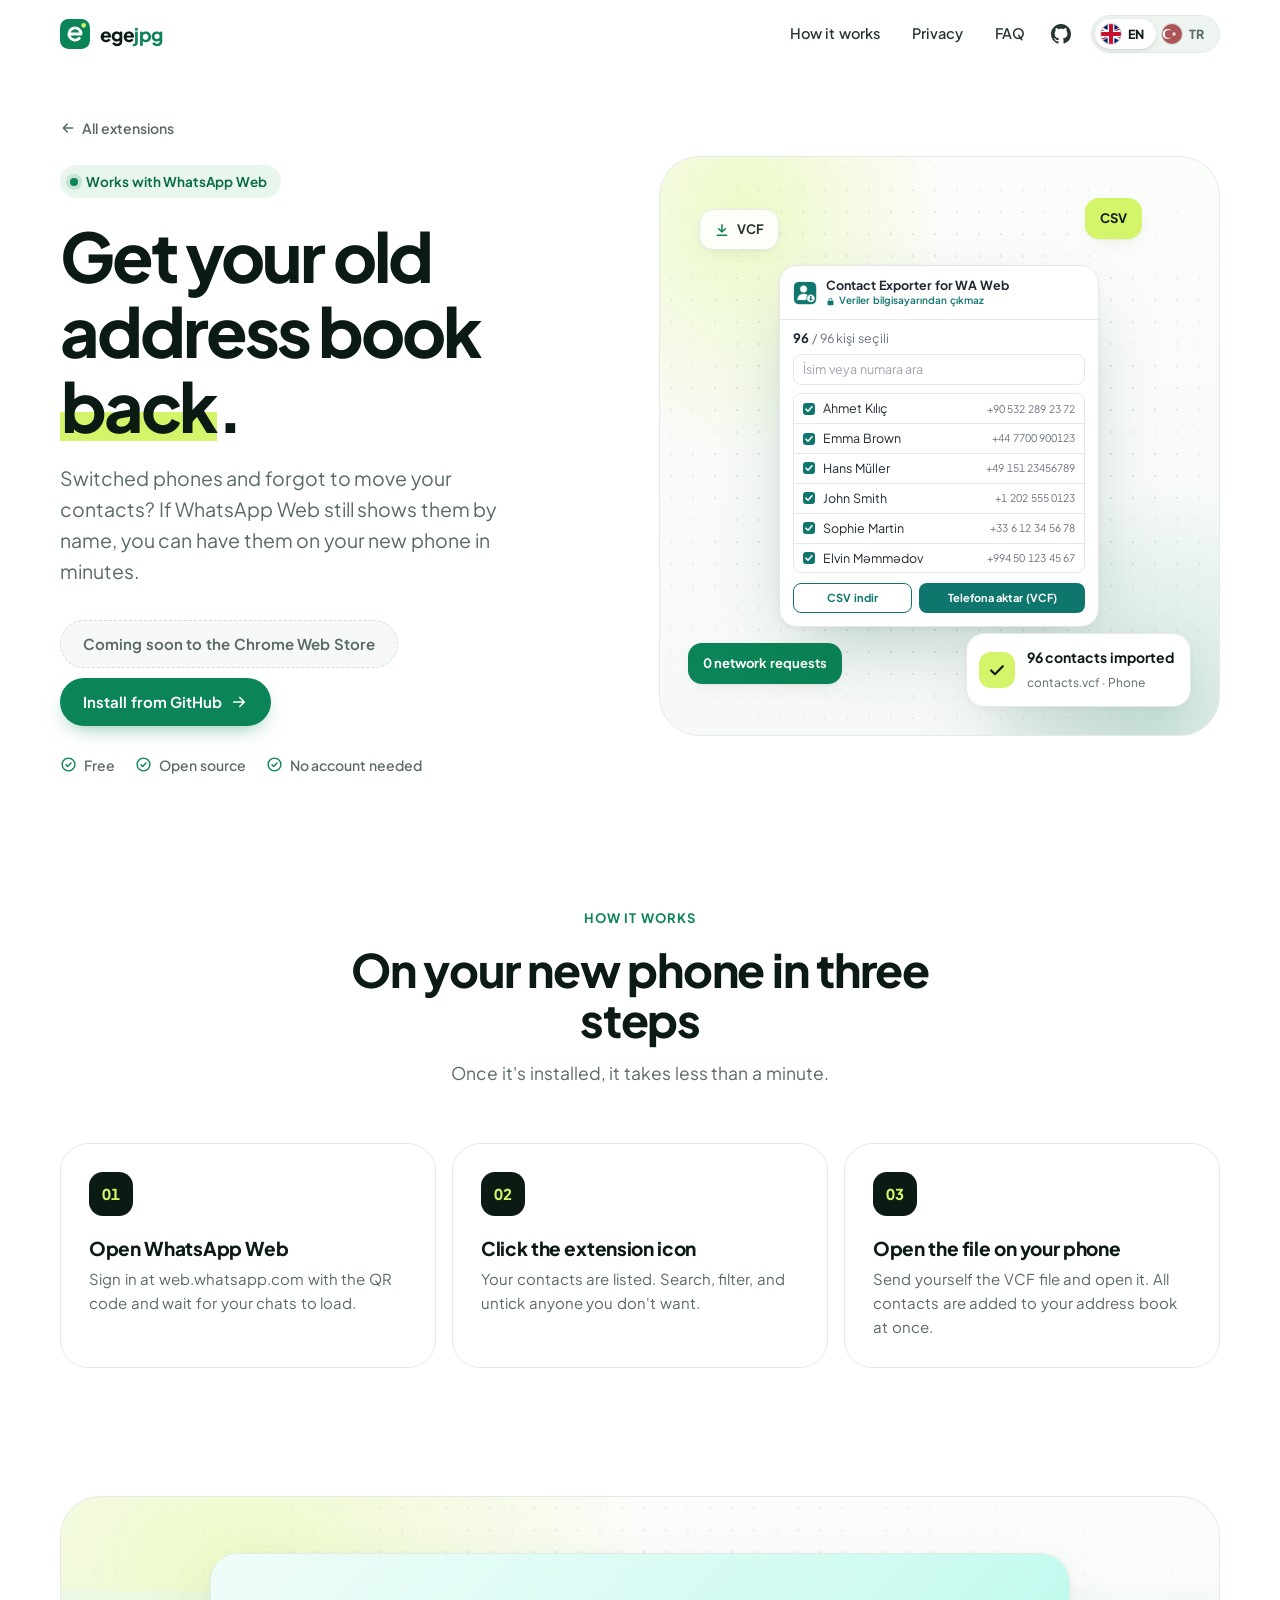
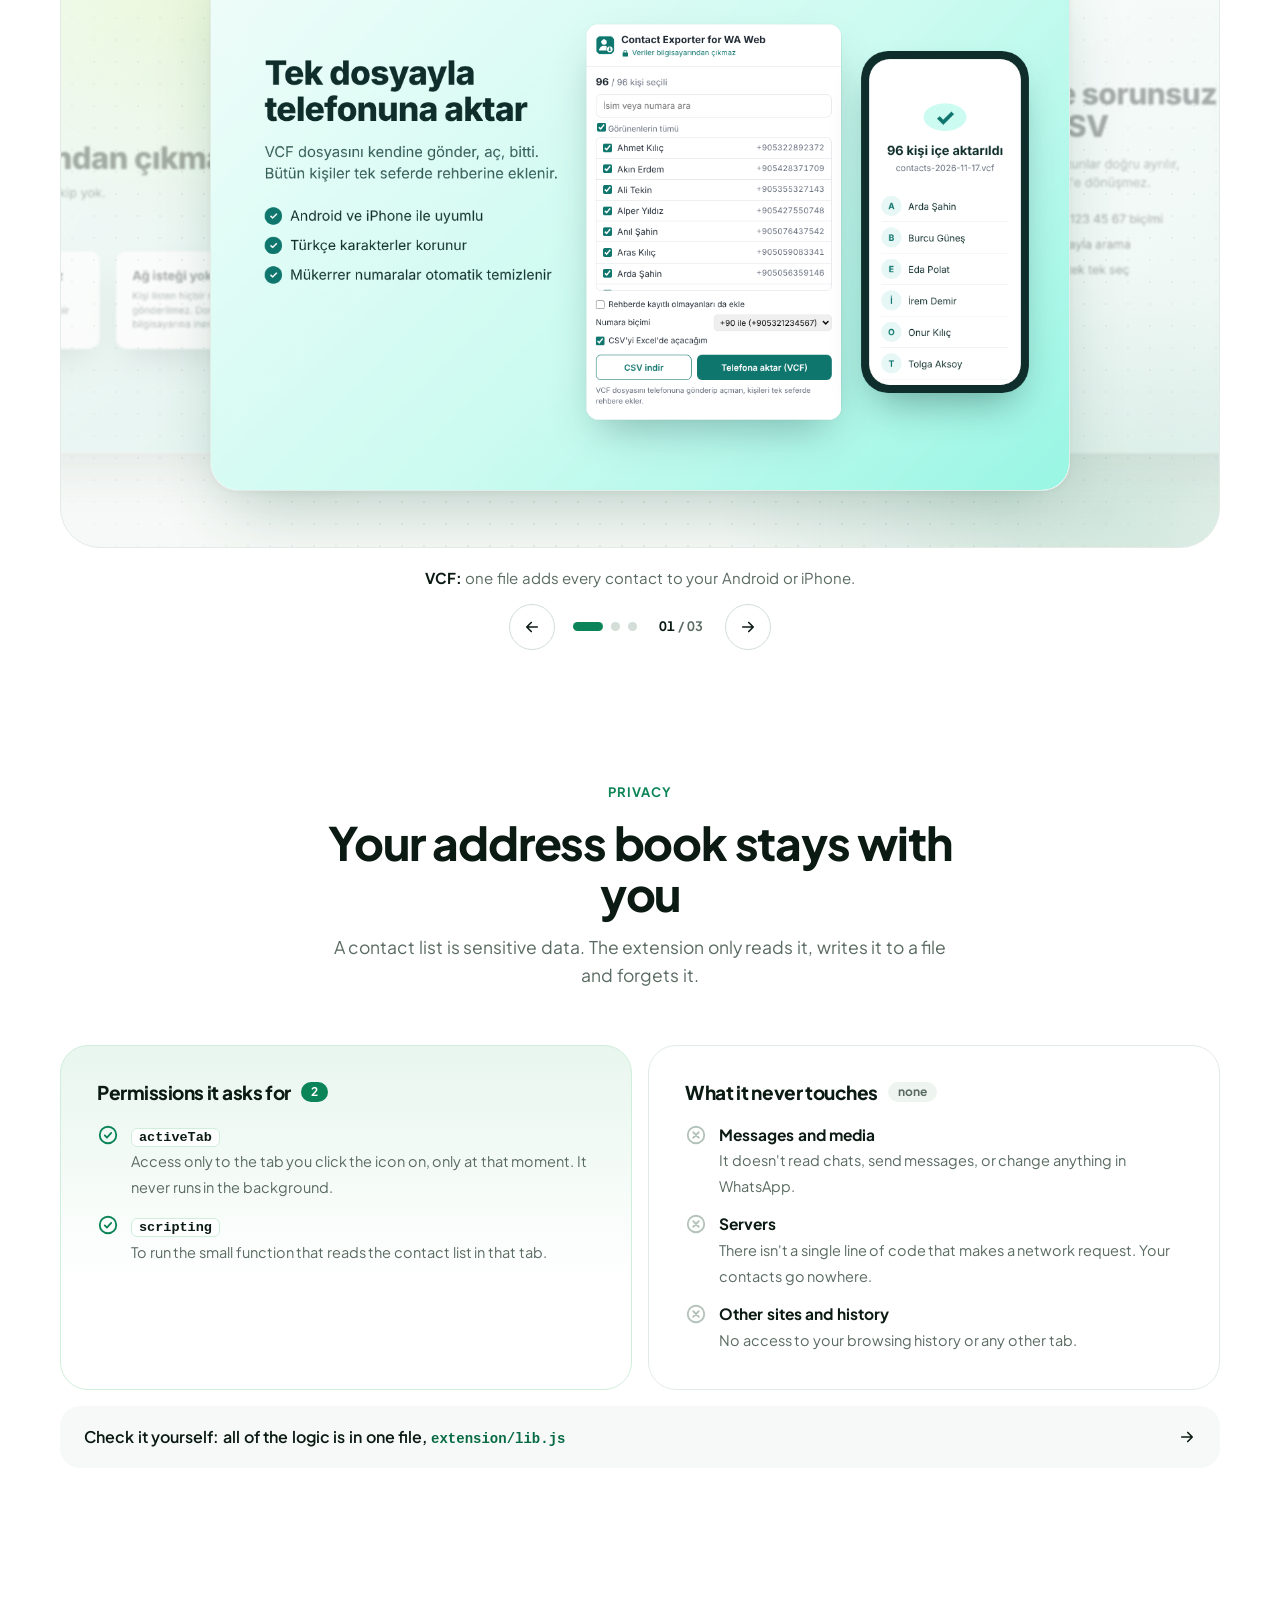
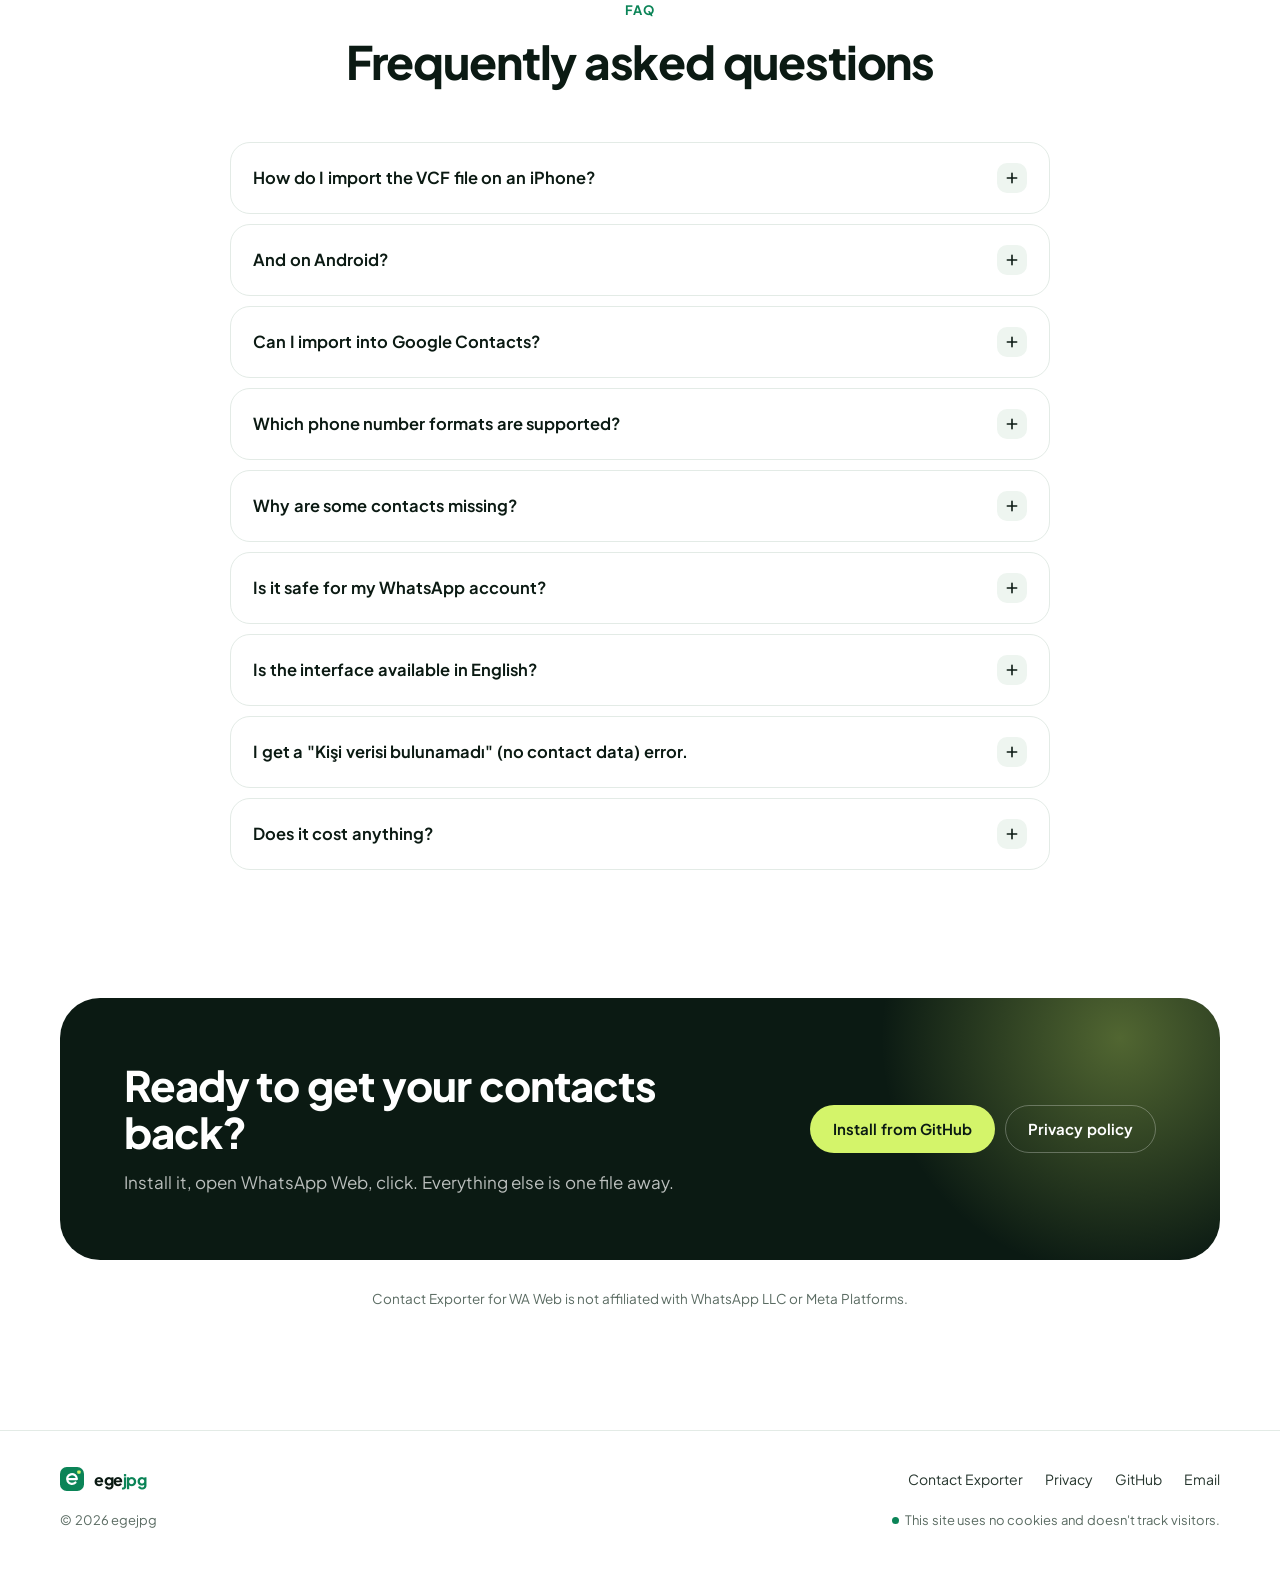
==== commit adb67591: "English version (default) with Turkish under /tr/, language switcher" ====
--- a/contact-exporter/index.html
+++ b/contact-exporter/index.html
@@ -1,16 +1,20 @@
 <!doctype html>
-<html lang="tr" class="no-js">
+<html lang="en" class="no-js">
 <head>
   <meta charset="utf-8">
   <meta name="viewport" content="width=device-width, initial-scale=1">
-  <title>Contact Exporter for WA Web · WhatsApp Web kişilerini VCF ve CSV olarak aktar</title>
-  <meta name="description" content="WhatsApp Web'de kayıtlı kişilerini tek tıkla VCF (telefona aktarma) ve CSV (Excel) olarak dışa aktaran ücretsiz, açık kaynak Chrome eklentisi. Veriler bilgisayarından çıkmaz.">
+  <title>Contact Exporter for WA Web · Export WhatsApp Web contacts to VCF and CSV</title>
+  <meta name="description" content="A free, open-source Chrome extension that exports the saved contacts in WhatsApp Web to VCF (for your phone) and CSV (for Excel). Your data never leaves your computer.">
   <link rel="canonical" href="https://egejpg.github.io/contact-exporter/">
+  <link rel="alternate" hreflang="en" href="https://egejpg.github.io/contact-exporter/">
+  <link rel="alternate" hreflang="tr" href="https://egejpg.github.io/tr/contact-exporter/">
+  <link rel="alternate" hreflang="x-default" href="https://egejpg.github.io/contact-exporter/">
+  <script>(function(){var s=null;try{s=localStorage.getItem('lang')}catch(e){}if(s==='en')return;var tr=s==='tr';if(!tr){try{var z=Intl.DateTimeFormat().resolvedOptions().timeZone;tr=z==='Europe/Istanbul'||z==='Asia/Istanbul'}catch(e){}}if(tr)location.replace('/tr'+location.pathname+location.search+location.hash)})();</script>
   <meta name="theme-color" content="#ffffff">
   <meta property="og:type" content="website">
   <meta property="og:site_name" content="egejpg">
   <meta property="og:title" content="Contact Exporter for WA Web">
-  <meta property="og:description" content="Eski rehberini tek tıkla geri al. WhatsApp Web kişilerini VCF ve CSV olarak dışa aktar, veriler bilgisayarından çıkmaz.">
+  <meta property="og:description" content="Get your old address book back in one click. Export WhatsApp Web contacts to VCF and CSV. Your data never leaves your computer.">
   <meta property="og:url" content="https://egejpg.github.io/contact-exporter/">
   <meta property="og:image" content="https://egejpg.github.io/assets/img/contact-exporter/ana.png">
   <meta name="twitter:card" content="summary_large_image">
@@ -25,52 +29,55 @@
     "name": "Contact Exporter for WA Web",
     "applicationCategory": "BrowserApplication",
     "operatingSystem": "Chrome",
-    "description": "WhatsApp Web'de kayıtlı kişileri VCF ve CSV olarak dışa aktaran, veri toplamayan Chrome eklentisi.",
+    "description": "A Chrome extension that exports saved WhatsApp Web contacts to VCF and CSV without collecting any data.",
     "url": "https://egejpg.github.io/contact-exporter/",
     "image": "https://egejpg.github.io/assets/img/contact-exporter/icon.png",
-    "offers": { "@type": "Offer", "price": "0", "priceCurrency": "TRY" },
+    "offers": { "@type": "Offer", "price": "0", "priceCurrency": "USD" },
     "author": { "@type": "Person", "name": "Ege", "url": "https://egejpg.github.io/" }
   }
   </script>
 </head>
 <body>
-  <a class="skip" href="#icerik">İçeriğe geç</a>
+  <a class="skip" href="#content">Skip to content</a>
 
   <header class="site-header">
     <div class="container">
-      <a class="wordmark" href="/" aria-label="egejpg ana sayfa">
+      <a class="wordmark" href="/" aria-label="egejpg home">
         <svg viewBox="0 0 32 32" aria-hidden="true"><rect width="32" height="32" rx="9" fill="#0b8457"/><path d="M9.5 16h13a6.5 6.5 0 1 0-1.9 4.6" fill="none" stroke="#fff" stroke-width="3" stroke-linecap="round" stroke-linejoin="round"/><rect x="23" y="4.5" width="4.5" height="4.5" rx="1.2" fill="#d4f46a"/></svg>
         <span class="wm">ege<b>jpg</b></span>
       </a>
-      <nav class="nav" aria-label="Sayfa menüsü">
-        <a href="#nasil"><span class="nav-text">Nasıl çalışır</span></a>
-        <a href="#guven"><span class="nav-text">Gizlilik</span></a>
-        <a href="#sss"><span class="nav-text">SSS</span></a>
-        <a class="nav-icon" href="https://github.com/egejpg/contact-exporter-wa-web" aria-label="GitHub'da kaynak kod">
+      <nav class="nav" aria-label="Page menu">
+        <a href="#how"><span class="nav-text">How it works</span></a>
+        <a href="#privacy"><span class="nav-text">Privacy</span></a>
+        <a href="#faq"><span class="nav-text">FAQ</span></a>
+        <a class="nav-icon" href="https://github.com/egejpg/contact-exporter-wa-web" aria-label="Source code on GitHub">
           <svg viewBox="0 0 16 16" fill="currentColor" aria-hidden="true"><path d="M8 0C3.58 0 0 3.58 0 8c0 3.54 2.29 6.53 5.47 7.59.4.07.55-.17.55-.38 0-.19-.01-.82-.01-1.49-2.01.37-2.53-.49-2.69-.94-.09-.23-.48-.94-.82-1.13-.28-.15-.68-.52-.01-.53.63-.01 1.08.58 1.23.82.72 1.21 1.87.87 2.33.66.07-.52.28-.87.51-1.07-1.78-.2-3.64-.89-3.64-3.95 0-.87.31-1.59.82-2.15-.08-.2-.36-1.02.08-2.12 0 0 .67-.21 2.2.82.64-.18 1.32-.27 2-.27.68 0 1.36.09 2 .27 1.53-1.04 2.2-.82 2.2-.82.44 1.1.16 1.92.08 2.12.51.56.82 1.27.82 2.15 0 3.07-1.87 3.75-3.65 3.95.29.25.54.73.54 1.48 0 1.07-.01 1.93-.01 2.2 0 .21.15.46.55.38A8.013 8.013 0 0016 8c0-4.42-3.58-8-8-8z"/></svg>
         </a>
+        <div class="lang" data-active="en" role="group" aria-label="Language">
+          <a class="lang-opt" href="/contact-exporter/" hreflang="en" lang="en" data-lang="en" title="English" aria-current="true"><span class="flag"><svg viewBox="0 0 60 30" preserveAspectRatio="xMidYMid slice" aria-hidden="true"><clipPath id="fl-uk-a"><path d="M0,0 v30 h60 v-30 z"/></clipPath><clipPath id="fl-uk-b"><path d="M30,15 h30 v15 z v15 h-30 z h-30 v-15 z v-15 h30 z"/></clipPath><g clip-path="url(#fl-uk-a)"><path d="M0,0 v30 h60 v-30 z" fill="#012169"/><path d="M0,0 L60,30 M60,0 L0,30" stroke="#fff" stroke-width="6"/><path d="M0,0 L60,30 M60,0 L0,30" clip-path="url(#fl-uk-b)" stroke="#C8102E" stroke-width="4"/><path d="M30,0 v30 M0,15 h60" stroke="#fff" stroke-width="10"/><path d="M30,0 v30 M0,15 h60" stroke="#C8102E" stroke-width="6"/></g></svg></span><span>EN</span></a>
+          <a class="lang-opt" href="/tr/contact-exporter/" hreflang="tr" lang="tr" data-lang="tr" title="Türkçe"><span class="flag"><svg viewBox="0 0 1200 800" preserveAspectRatio="xMidYMid slice" aria-hidden="true"><rect width="1200" height="800" fill="#E30A17"/><circle cx="425" cy="400" r="200" fill="#fff"/><circle cx="475" cy="400" r="160" fill="#E30A17"/><polygon fill="#fff" points="583.334,400 764.235,458.779 652.431,304.894 652.431,495.106 764.235,341.221"/></svg></span><span>TR</span></a>
+        </div>
       </nav>
     </div>
   </header>
 
-  <main id="icerik">
-    <!-- Giriş -->
+  <main id="content">
     <section class="container p-hero">
       <div>
-        <a class="back reveal" href="/"><svg viewBox="0 0 24 24" fill="none" stroke="currentColor" stroke-width="2.2" stroke-linecap="round" stroke-linejoin="round"><path d="M19 12H5M11 6l-6 6 6 6"/></svg>Tüm eklentiler</a>
-        <div class="reveal" style="--d:.05s; margin-top:22px"><span class="eyebrow"><span class="dot"></span> WhatsApp Web ile çalışır</span></div>
-        <h1 class="reveal" style="--d:.1s">Eski rehberini tek tıkla <mark class="hl">geri al</mark>.</h1>
-        <p class="lead reveal" style="--d:.16s">Telefon değiştirdin ama rehberini aktarmayı unuttun mu? WhatsApp Web kişilerini hâlâ isimleriyle gösteriyorsa, onları dakikalar içinde yeni telefonuna taşı.</p>
+        <a class="back reveal" href="/"><svg viewBox="0 0 24 24" fill="none" stroke="currentColor" stroke-width="2.2" stroke-linecap="round" stroke-linejoin="round"><path d="M19 12H5M11 6l-6 6 6 6"/></svg>All extensions</a>
+        <div class="reveal" style="--d:.05s; margin-top:22px"><span class="eyebrow"><span class="dot"></span> Works with WhatsApp Web</span></div>
+        <h1 class="reveal" style="--d:.1s">Get your old address book <mark class="hl">back</mark>.</h1>
+        <p class="lead reveal" style="--d:.16s">Switched phones and forgot to move your contacts? If WhatsApp Web still shows them by name, you can have them on your new phone in minutes.</p>
         <div class="actions reveal" style="--d:.22s">
-          <!-- Mağaza bağlantısı yayınlanınca: <a class="btn btn-primary" href="MAĞAZA_ADRESİ">Chrome'a ekle</a> -->
-          <span class="btn btn-soon" title="Chrome Web Store incelemesinde">Chrome Web Store'da yakında</span>
-          <a class="btn btn-primary" href="https://github.com/egejpg/contact-exporter-wa-web#kurulum">GitHub'dan kur
+          <!-- When the store listing is live: <a class="btn btn-primary" href="STORE_URL">Add to Chrome</a> -->
+          <span class="btn btn-soon" title="In Chrome Web Store review">Coming soon to the Chrome Web Store</span>
+          <a class="btn btn-primary" href="https://github.com/egejpg/contact-exporter-wa-web#kurulum">Install from GitHub
             <svg class="arrow" viewBox="0 0 24 24" fill="none" stroke="currentColor" stroke-width="2.2" stroke-linecap="round" stroke-linejoin="round"><path d="M5 12h14M13 6l6 6-6 6"/></svg></a>
         </div>
         <div class="meta reveal" style="--d:.28s">
-          <span><svg viewBox="0 0 24 24" fill="none" stroke="currentColor" stroke-width="2" stroke-linecap="round" stroke-linejoin="round"><circle cx="12" cy="12" r="9"/><path d="m8.5 12.5 2.3 2.3 4.7-5"/></svg>Ücretsiz</span>
-          <span><svg viewBox="0 0 24 24" fill="none" stroke="currentColor" stroke-width="2" stroke-linecap="round" stroke-linejoin="round"><circle cx="12" cy="12" r="9"/><path d="m8.5 12.5 2.3 2.3 4.7-5"/></svg>Açık kaynak</span>
-          <span><svg viewBox="0 0 24 24" fill="none" stroke="currentColor" stroke-width="2" stroke-linecap="round" stroke-linejoin="round"><circle cx="12" cy="12" r="9"/><path d="m8.5 12.5 2.3 2.3 4.7-5"/></svg>Hesap gerekmez</span>
+          <span><svg viewBox="0 0 24 24" fill="none" stroke="currentColor" stroke-width="2" stroke-linecap="round" stroke-linejoin="round"><circle cx="12" cy="12" r="9"/><path d="m8.5 12.5 2.3 2.3 4.7-5"/></svg>Free</span>
+          <span><svg viewBox="0 0 24 24" fill="none" stroke="currentColor" stroke-width="2" stroke-linecap="round" stroke-linejoin="round"><circle cx="12" cy="12" r="9"/><path d="m8.5 12.5 2.3 2.3 4.7-5"/></svg>Open source</span>
+          <span><svg viewBox="0 0 24 24" fill="none" stroke="currentColor" stroke-width="2" stroke-linecap="round" stroke-linejoin="round"><circle cx="12" cy="12" r="9"/><path d="m8.5 12.5 2.3 2.3 4.7-5"/></svg>No account needed</span>
         </div>
       </div>
 
@@ -78,7 +85,7 @@
         <span class="floater" style="--x:7%;--y:9%;--depth:22;"><span class="floater-in" style="--dur:9s">
           <svg viewBox="0 0 24 24" fill="none" stroke="currentColor" stroke-width="2.2" stroke-linecap="round" stroke-linejoin="round"><path d="M12 4v11M7 10l5 5 5-5M5 20h14"/></svg>VCF</span></span>
         <span class="floater" style="--x:76%;--y:7%;--depth:-18;"><span class="floater-in lime" style="--dur:11s;--delay:-4s">CSV</span></span>
-        <span class="floater hide-sm" style="--x:5%;--y:84%;--depth:-14;"><span class="floater-in green" style="--dur:10s;--delay:-6s">0 ağ isteği</span></span>
+        <span class="floater hide-sm" style="--x:5%;--y:84%;--depth:-14;"><span class="floater-in green" style="--dur:10s;--delay:-6s">0 network requests</span></span>
 
         <div class="stage-main depth">
           <div class="mock-popup">
@@ -87,144 +94,148 @@
               <div class="mp-count"><b>96</b> / 96 kişi seçili</div>
               <div class="mp-search">İsim veya numara ara</div>
               <ul class="mp-list">
-                <li><i></i><span>Ahmet Kılıç</span><em>+905322892372</em></li>
-                <li><i></i><span>Akın Erdem</span><em>+905428371709</em></li>
-                <li><i></i><span>Ali Tekin</span><em>+905355327143</em></li>
-                <li><i></i><span>Alper Yıldız</span><em>+905427550748</em></li>
-                <li><i></i><span>Anıl Şahin</span><em>+905076437542</em></li>
-                <li><i></i><span>Aras Kılıç</span><em>+905059083341</em></li>
+                <li><i></i><span>Ahmet Kılıç</span><em>+90 532 289 23 72</em></li>
+                <li><i></i><span>Emma Brown</span><em>+44 7700 900123</em></li>
+                <li><i></i><span>Hans Müller</span><em>+49 151 23456789</em></li>
+                <li><i></i><span>John Smith</span><em>+1 202 555 0123</em></li>
+                <li><i></i><span>Sophie Martin</span><em>+33 6 12 34 56 78</em></li>
+                <li><i></i><span>Elvin Məmmədov</span><em>+994 50 123 45 67</em></li>
               </ul>
               <div class="mp-actions"><span class="o">CSV indir</span><span class="f">Telefona aktar (VCF)</span></div>
             </div>
           </div>
         </div>
         <div class="stage-toast depth-2">
-          <div class="mock-toast"><span class="ok"><svg viewBox="0 0 24 24" fill="none" stroke="currentColor" stroke-width="2.6" stroke-linecap="round" stroke-linejoin="round"><path d="m5 12.5 4.5 4.5L19 7.5"/></svg></span><div><b>96 kişi içe aktarıldı</b><small>contacts.vcf · Telefon</small></div></div>
-        </div>
-      </div>
-    </section>
-
-    <!-- Nasıl çalışır -->
-    <section id="nasil" class="section container">
+          <div class="mock-toast"><span class="ok"><svg viewBox="0 0 24 24" fill="none" stroke="currentColor" stroke-width="2.6" stroke-linecap="round" stroke-linejoin="round"><path d="m5 12.5 4.5 4.5L19 7.5"/></svg></span><div><b>96 contacts imported</b><small>contacts.vcf · Phone</small></div></div>
+        </div>
+      </div>
+    </section>
+
+    <section id="how" class="section container">
       <div class="section-head center reveal">
-        <span class="kicker">Nasıl çalışır</span>
-        <h2>Üç adımda yeni telefonunda</h2>
-        <p>Kurulumdan sonra bir dakikadan kısa sürer.</p>
+        <span class="kicker">How it works</span>
+        <h2>On your new phone in three steps</h2>
+        <p>Once it's installed, it takes less than a minute.</p>
       </div>
       <div class="grid-3 steps">
         <article class="card step reveal">
           <span class="num">01</span>
-          <h3>WhatsApp Web'i aç</h3>
-          <p>web.whatsapp.com'a QR kodla giriş yap ve sohbetlerin yüklenmesini bekle.</p>
+          <h3>Open WhatsApp Web</h3>
+          <p>Sign in at web.whatsapp.com with the QR code and wait for your chats to load.</p>
         </article>
         <article class="card step reveal" style="--d:.08s">
           <span class="num">02</span>
-          <h3>Eklenti simgesine tıkla</h3>
-          <p>Kişilerin listelenir. Aramayla filtrele, istemediklerinin işaretini kaldır.</p>
+          <h3>Click the extension icon</h3>
+          <p>Your contacts are listed. Search, filter, and untick anyone you don't want.</p>
         </article>
         <article class="card step reveal" style="--d:.16s">
           <span class="num">03</span>
-          <h3>Dosyayı telefonunda aç</h3>
-          <p>VCF dosyasını kendine gönder ve aç. Tüm kişiler tek seferde rehberine eklenir.</p>
+          <h3>Open the file on your phone</h3>
+          <p>Send yourself the VCF file and open it. All contacts are added to your address book at once.</p>
         </article>
       </div>
     </section>
 
-    <!-- Ekran görüntüleri -->
-    <section class="container" aria-label="Ekran görüntüleri">
+    <section class="container" aria-label="Screenshots">
       <div id="shots" class="stage shots-stage carousel" data-carousel data-parallax tabindex="0">
         <div class="carousel-track">
-          <figure class="slide" style="margin:0" data-title="Telefona aktarma" data-caption="<b>VCF:</b> tek dosyayla tüm kişiler Android ve iPhone rehberine.">
-            <div class="slide-float"><div class="slide-card"><img class="shot" src="/assets/img/contact-exporter/telefon.png" alt="Eklenti listesi ve telefonda 96 kişinin içe aktarıldığını gösteren ekran" width="1280" height="800" loading="lazy" draggable="false"></div></div>
+          <figure class="slide" style="margin:0" data-title="Move to your phone" data-caption="<b>VCF:</b> one file adds every contact to your Android or iPhone.">
+            <div class="slide-float"><div class="slide-card"><img class="shot" src="/assets/img/contact-exporter/telefon.png" alt="The extension's contact list next to a phone showing 96 contacts imported" width="1280" height="800" loading="lazy" draggable="false"></div></div>
           </figure>
-          <figure class="slide" style="margin:0" data-title="Excel" data-caption="<b>CSV:</b> Türkçe Excel'de sütunlar doğru ayrılır, numaralar bozulmaz.">
-            <div class="slide-float"><div class="slide-card"><img class="shot" src="/assets/img/contact-exporter/excel.png" alt="Excel'de Ad ve Telefon sütunlarıyla açılmış kişi listesi" width="1280" height="800" loading="lazy" draggable="false"></div></div>
+          <figure class="slide" style="margin:0" data-title="Excel" data-caption="<b>CSV:</b> columns split correctly in Excel and phone numbers stay intact.">
+            <div class="slide-float"><div class="slide-card"><img class="shot" src="/assets/img/contact-exporter/excel.png" alt="Contact list opened in Excel with name and phone columns" width="1280" height="800" loading="lazy" draggable="false"></div></div>
           </figure>
-          <figure class="slide" style="margin:0" data-title="Gizlilik" data-caption="<b>Yerel:</b> sunucu yok, hesap yok, takip yok.">
-            <div class="slide-float"><div class="slide-card"><img class="shot" src="/assets/img/contact-exporter/gizlilik.png" alt="Verilerin bilgisayardan çıkmadığını anlatan üç kart" width="1280" height="800" loading="lazy" draggable="false"></div></div>
+          <figure class="slide" style="margin:0" data-title="Privacy" data-caption="<b>Local:</b> no servers, no accounts, no tracking.">
+            <div class="slide-float"><div class="slide-card"><img class="shot" src="/assets/img/contact-exporter/gizlilik.png" alt="Three cards explaining that data never leaves the computer" width="1280" height="800" loading="lazy" draggable="false"></div></div>
           </figure>
         </div>
       </div>
       <p class="shot-caption" data-caption="shots" aria-live="polite"></p>
       <div class="carousel-controls" data-controls="shots" style="margin-top:14px">
-        <button class="c-btn" type="button" data-prev aria-label="Önceki görsel">
+        <button class="c-btn" type="button" data-prev aria-label="Previous image">
           <svg viewBox="0 0 24 24" fill="none" stroke="currentColor" stroke-width="2.2" stroke-linecap="round" stroke-linejoin="round"><path d="M19 12H5M11 6l-6 6 6 6"/></svg></button>
         <div class="c-dots"></div>
         <span class="c-count"></span>
-        <button class="c-btn" type="button" data-next aria-label="Sonraki görsel">
+        <button class="c-btn" type="button" data-next aria-label="Next image">
           <svg viewBox="0 0 24 24" fill="none" stroke="currentColor" stroke-width="2.2" stroke-linecap="round" stroke-linejoin="round"><path d="M5 12h14M13 6l6 6-6 6"/></svg></button>
       </div>
     </section>
 
-    <!-- Güven -->
-    <section id="guven" class="section container">
+    <section id="privacy" class="section container">
       <div class="section-head center reveal">
-        <span class="kicker">Gizlilik</span>
-        <h2>Rehberin sende kalır</h2>
-        <p>Kişi listesi hassas bir veri. Eklenti onu yalnızca okur, dosyaya yazar ve unutur.</p>
+        <span class="kicker">Privacy</span>
+        <h2>Your address book stays with you</h2>
+        <p>A contact list is sensitive data. The extension only reads it, writes it to a file and forgets it.</p>
       </div>
       <div class="perm-grid">
         <div class="perm yes reveal">
-          <h3>İstediği izinler <span class="pill">2</span></h3>
+          <h3>Permissions it asks for <span class="pill">2</span></h3>
           <ul>
             <li><svg viewBox="0 0 24 24" fill="none" stroke="currentColor" stroke-width="2" stroke-linecap="round" stroke-linejoin="round"><circle cx="12" cy="12" r="9"/><path d="m8.5 12.5 2.3 2.3 4.7-5"/></svg>
-              <div><b><code>activeTab</code></b><span>Yalnızca simgesine tıkladığın sekmeye, o an için erişir. Arka planda çalışmaz.</span></div></li>
+              <div><b><code>activeTab</code></b><span>Access only to the tab you click the icon on, only at that moment. It never runs in the background.</span></div></li>
             <li><svg viewBox="0 0 24 24" fill="none" stroke="currentColor" stroke-width="2" stroke-linecap="round" stroke-linejoin="round"><circle cx="12" cy="12" r="9"/><path d="m8.5 12.5 2.3 2.3 4.7-5"/></svg>
-              <div><b><code>scripting</code></b><span>Kişi listesini okuyan küçük fonksiyonu o sekmede çalıştırmak için.</span></div></li>
+              <div><b><code>scripting</code></b><span>To run the small function that reads the contact list in that tab.</span></div></li>
           </ul>
         </div>
         <div class="perm no reveal" style="--d:.08s">
-          <h3>Dokunmadıkları <span class="pill">hiçbiri</span></h3>
+          <h3>What it never touches <span class="pill">none</span></h3>
           <ul>
             <li><svg viewBox="0 0 24 24" fill="none" stroke="currentColor" stroke-width="2" stroke-linecap="round" stroke-linejoin="round"><circle cx="12" cy="12" r="9"/><path d="m9 9 6 6M15 9l-6 6"/></svg>
-              <div><b>Mesajlar ve medya</b><span>Sohbetleri okumaz, mesaj göndermez, WhatsApp'ta hiçbir şeyi değiştirmez.</span></div></li>
+              <div><b>Messages and media</b><span>It doesn't read chats, send messages, or change anything in WhatsApp.</span></div></li>
             <li><svg viewBox="0 0 24 24" fill="none" stroke="currentColor" stroke-width="2" stroke-linecap="round" stroke-linejoin="round"><circle cx="12" cy="12" r="9"/><path d="m9 9 6 6M15 9l-6 6"/></svg>
-              <div><b>Sunucular</b><span>Kodda ağ isteği yapan tek bir satır yok. Kişi listen hiçbir yere gönderilmez.</span></div></li>
+              <div><b>Servers</b><span>There isn't a single line of code that makes a network request. Your contacts go nowhere.</span></div></li>
             <li><svg viewBox="0 0 24 24" fill="none" stroke="currentColor" stroke-width="2" stroke-linecap="round" stroke-linejoin="round"><circle cx="12" cy="12" r="9"/><path d="m9 9 6 6M15 9l-6 6"/></svg>
-              <div><b>Diğer siteler ve geçmiş</b><span>Tarama geçmişine ve başka sekmelere erişimi yok.</span></div></li>
+              <div><b>Other sites and history</b><span>No access to your browsing history or any other tab.</span></div></li>
           </ul>
         </div>
       </div>
       <a class="source-link reveal" href="https://github.com/egejpg/contact-exporter-wa-web/blob/main/extension/lib.js">
-        <span>Kendin kontrol et: tüm mantık tek dosyada, <code>extension/lib.js</code></span>
+        <span>Check it yourself: all of the logic is in one file, <code>extension/lib.js</code></span>
         <svg viewBox="0 0 24 24" fill="none" stroke="currentColor" stroke-width="2.2" stroke-linecap="round" stroke-linejoin="round"><path d="M5 12h14M13 6l6 6-6 6"/></svg>
       </a>
     </section>
 
-    <!-- SSS -->
-    <section id="sss" class="section container" style="padding-top:0">
+    <section id="faq" class="section container" style="padding-top:0">
       <div class="section-head center reveal">
-        <span class="kicker">SSS</span>
-        <h2>Sık sorulanlar</h2>
+        <span class="kicker">FAQ</span>
+        <h2>Frequently asked questions</h2>
       </div>
       <div class="faq">
         <details class="reveal">
-          <summary>VCF dosyasını iPhone'a nasıl aktarırım?<span class="pm"><svg viewBox="0 0 24 24" fill="none" stroke="currentColor" stroke-width="2.4" stroke-linecap="round"><path d="M12 5v14M5 12h14"/></svg></span></summary>
-          <div class="answer"><ol><li>Dosyayı kendine e-postayla ya da AirDrop ile gönder.</li><li>iPhone'da dosyaya dokun, "Tüm Kişileri Ekle"yi seç.</li></ol></div>
-        </details>
-        <details class="reveal">
-          <summary>Android'de nasıl açarım?<span class="pm"><svg viewBox="0 0 24 24" fill="none" stroke="currentColor" stroke-width="2.4" stroke-linecap="round"><path d="M12 5v14M5 12h14"/></svg></span></summary>
-          <div class="answer"><p>Dosyayı telefonuna gönder ve dokun; Kişiler uygulaması içe aktarmayı önerir. Açılmazsa Kişiler → Ayarlar → İçe aktar → .vcf dosyası yolunu kullan.</p></div>
-        </details>
-        <details class="reveal">
-          <summary>Google Kişiler'e aktarabilir miyim?<span class="pm"><svg viewBox="0 0 24 24" fill="none" stroke="currentColor" stroke-width="2.4" stroke-linecap="round"><path d="M12 5v14M5 12h14"/></svg></span></summary>
-          <div class="answer"><p>Evet. En kolayı VCF dosyasını contacts.google.com → İçe aktar ile yüklemek. CSV kullanacaksan "CSV'yi Excel'de açacağım" seçeneğini kapat.</p></div>
-        </details>
-        <details class="reveal">
-          <summary>Neden bazı kişiler listede yok?<span class="pm"><svg viewBox="0 0 24 24" fill="none" stroke="currentColor" stroke-width="2.4" stroke-linecap="round"><path d="M12 5v14M5 12h14"/></svg></span></summary>
-          <div class="answer"><p>Eklenti, WhatsApp Web'in bildiği kişileri alır: WhatsApp kullanan ve rehberinde kayıtlı olanlar. WhatsApp kullanmayan kişiler ve e-posta, ikinci numara gibi bilgiler WhatsApp'ta olmadığı için gelmez. Kaydetmediğin numaraları da istersen "Rehberde kayıtlı olmayanları da ekle" seçeneğiyle alabilirsin.</p></div>
-        </details>
-        <details class="reveal">
-          <summary>WhatsApp hesabım için güvenli mi?<span class="pm"><svg viewBox="0 0 24 24" fill="none" stroke="currentColor" stroke-width="2.4" stroke-linecap="round"><path d="M12 5v14M5 12h14"/></svg></span></summary>
-          <div class="answer"><p>Eklenti WhatsApp'a hiçbir istek göndermez, mesaj atmaz, otomatik işlem yapmaz. Yalnızca WhatsApp Web'in zaten tarayıcında sakladığı kişi listesini okur.</p></div>
-        </details>
-        <details class="reveal">
-          <summary>"Kişi verisi bulunamadı" hatası alıyorum.<span class="pm"><svg viewBox="0 0 24 24" fill="none" stroke="currentColor" stroke-width="2.4" stroke-linecap="round"><path d="M12 5v14M5 12h14"/></svg></span></summary>
-          <div class="answer"><p>Önce sayfayı yenileyip sohbetlerin tamamen yüklenmesini bekle. Devam ederse WhatsApp Web iç yapısını değiştirmiş olabilir. Hata ekranındaki "Teknik ayrıntı" metnini <a href="https://github.com/egejpg/contact-exporter-wa-web/issues">GitHub'da</a> ya da <a href="mailto:egeergul67@gmail.com?subject=Contact%20Exporter%20hatas%C4%B1">e-postayla</a> gönderirsen düzeltirim.</p></div>
-        </details>
-        <details class="reveal">
-          <summary>Ücretli mi?<span class="pm"><svg viewBox="0 0 24 24" fill="none" stroke="currentColor" stroke-width="2.4" stroke-linecap="round"><path d="M12 5v14M5 12h14"/></svg></span></summary>
-          <div class="answer"><p>Hayır. Ücretsiz, reklamsız ve MIT lisanslı açık kaynak.</p></div>
+          <summary>How do I import the VCF file on an iPhone?<span class="pm"><svg viewBox="0 0 24 24" fill="none" stroke="currentColor" stroke-width="2.4" stroke-linecap="round"><path d="M12 5v14M5 12h14"/></svg></span></summary>
+          <div class="answer"><ol><li>Email it to yourself or send it with AirDrop.</li><li>Tap the file on your iPhone and choose "Add All Contacts".</li></ol></div>
+        </details>
+        <details class="reveal">
+          <summary>And on Android?<span class="pm"><svg viewBox="0 0 24 24" fill="none" stroke="currentColor" stroke-width="2.4" stroke-linecap="round"><path d="M12 5v14M5 12h14"/></svg></span></summary>
+          <div class="answer"><p>Send the file to your phone and tap it; the Contacts app offers to import it. If it doesn't, use Contacts → Settings → Import → .vcf file.</p></div>
+        </details>
+        <details class="reveal">
+          <summary>Can I import into Google Contacts?<span class="pm"><svg viewBox="0 0 24 24" fill="none" stroke="currentColor" stroke-width="2.4" stroke-linecap="round"><path d="M12 5v14M5 12h14"/></svg></span></summary>
+          <div class="answer"><p>Yes. The easiest way is to upload the VCF file at contacts.google.com → Import. If you use the CSV instead, turn off the "I'll open the CSV in Excel" option.</p></div>
+        </details>
+        <details class="reveal">
+          <summary>Which phone number formats are supported?<span class="pm"><svg viewBox="0 0 24 24" fill="none" stroke="currentColor" stroke-width="2.4" stroke-linecap="round"><path d="M12 5v14M5 12h14"/></svg></span></summary>
+          <div class="answer"><p>For CSV you can choose <code>+905321234567</code>, <code>+90 532 123 45 67</code>, the local format of more than 240 countries (for example <code>(202) 555-0123</code> in the US or <code>0151 23456789</code> in Germany), <code>00905321234567</code>, or digits only. VCF always uses the international format, so it works on every phone.</p></div>
+        </details>
+        <details class="reveal">
+          <summary>Why are some contacts missing?<span class="pm"><svg viewBox="0 0 24 24" fill="none" stroke="currentColor" stroke-width="2.4" stroke-linecap="round"><path d="M12 5v14M5 12h14"/></svg></span></summary>
+          <div class="answer"><p>The extension exports the contacts WhatsApp Web knows about: people who use WhatsApp and are saved in your address book. People without WhatsApp, and details such as email addresses or second numbers, aren't in WhatsApp, so they can't be exported. You can also include numbers you never saved with the "include unsaved contacts" option.</p></div>
+        </details>
+        <details class="reveal">
+          <summary>Is it safe for my WhatsApp account?<span class="pm"><svg viewBox="0 0 24 24" fill="none" stroke="currentColor" stroke-width="2.4" stroke-linecap="round"><path d="M12 5v14M5 12h14"/></svg></span></summary>
+          <div class="answer"><p>The extension sends nothing to WhatsApp, sends no messages and automates nothing. It only reads the contact list that WhatsApp Web already stores in your browser.</p></div>
+        </details>
+        <details class="reveal">
+          <summary>Is the interface available in English?<span class="pm"><svg viewBox="0 0 24 24" fill="none" stroke="currentColor" stroke-width="2.4" stroke-linecap="round"><path d="M12 5v14M5 12h14"/></svg></span></summary>
+          <div class="answer"><p>Not yet; the extension's interface is currently in Turkish. It has just one screen: tick the contacts you want, then press the button on the right for VCF or the one on the left for CSV.</p></div>
+        </details>
+        <details class="reveal">
+          <summary>I get a "Kişi verisi bulunamadı" (no contact data) error.<span class="pm"><svg viewBox="0 0 24 24" fill="none" stroke="currentColor" stroke-width="2.4" stroke-linecap="round"><path d="M12 5v14M5 12h14"/></svg></span></summary>
+          <div class="answer"><p>Reload the page first and wait until your chats have fully loaded. If it keeps happening, WhatsApp Web may have changed its internals. Send me the "Teknik ayrıntı" (technical details) text from the error screen <a href="https://github.com/egejpg/contact-exporter-wa-web/issues">on GitHub</a> or <a href="#" data-mail data-u="76lugreege" data-d="moc.liamg" data-s="Contact Exporter error">by email</a> and I'll fix it.</p></div>
+        </details>
+        <details class="reveal">
+          <summary>Does it cost anything?<span class="pm"><svg viewBox="0 0 24 24" fill="none" stroke="currentColor" stroke-width="2.4" stroke-linecap="round"><path d="M12 5v14M5 12h14"/></svg></span></summary>
+          <div class="answer"><p>No. It's free, ad-free and open source under the MIT license.</p></div>
         </details>
       </div>
     </section>
@@ -232,33 +243,33 @@
     <section class="container">
       <div class="band reveal">
         <div>
-          <h2>Rehberini geri almaya hazır mısın?</h2>
-          <p>Kur, WhatsApp Web'i aç, tıkla. Gerisi bir dosya kadar uzakta.</p>
+          <h2>Ready to get your contacts back?</h2>
+          <p>Install it, open WhatsApp Web, click. Everything else is one file away.</p>
         </div>
         <div class="actions">
-          <a class="btn btn-primary" href="https://github.com/egejpg/contact-exporter-wa-web#kurulum">GitHub'dan kur</a>
-          <a class="btn btn-ghost" href="/contact-exporter/privacy/">Gizlilik politikası</a>
-        </div>
-      </div>
-      <p class="disclaimer">Contact Exporter for WA Web, WhatsApp LLC veya Meta Platforms ile bağlantılı değildir.</p>
+          <a class="btn btn-primary" href="https://github.com/egejpg/contact-exporter-wa-web#kurulum">Install from GitHub</a>
+          <a class="btn btn-ghost" href="/contact-exporter/privacy/">Privacy policy</a>
+        </div>
+      </div>
+      <p class="disclaimer">Contact Exporter for WA Web is not affiliated with WhatsApp LLC or Meta Platforms.</p>
     </section>
   </main>
 
   <footer class="site-footer">
     <div class="container">
-      <a class="wordmark" href="/" aria-label="egejpg ana sayfa">
+      <a class="wordmark" href="/" aria-label="egejpg home">
         <svg viewBox="0 0 32 32" aria-hidden="true"><rect width="32" height="32" rx="9" fill="#0b8457"/><path d="M9.5 16h13a6.5 6.5 0 1 0-1.9 4.6" fill="none" stroke="#fff" stroke-width="3" stroke-linecap="round" stroke-linejoin="round"/><rect x="23" y="4.5" width="4.5" height="4.5" rx="1.2" fill="#d4f46a"/></svg>
         <span class="wm">ege<b>jpg</b></span>
       </a>
-      <nav class="foot-links" aria-label="Alt menü">
+      <nav class="foot-links" aria-label="Footer menu">
         <a href="/contact-exporter/">Contact Exporter</a>
-        <a href="/contact-exporter/privacy/">Gizlilik</a>
+        <a href="/contact-exporter/privacy/">Privacy</a>
         <a href="https://github.com/egejpg">GitHub</a>
-        <a href="mailto:egeergul67@gmail.com">E-posta</a>
+        <a href="#" data-mail data-u="76lugreege" data-d="moc.liamg">Email</a>
       </nav>
       <div class="foot-note">
         <span>© <span data-year>2026</span> egejpg</span>
-        <span class="leaf">Bu site çerez kullanmaz, ziyaretçi takibi yapmaz.</span>
+        <span class="leaf">This site uses no cookies and doesn't track visitors.</span>
       </div>
     </div>
   </footer>
--- a/assets/css/site.css
+++ b/assets/css/site.css
@@ -104,7 +104,43 @@
 .nav a:hover { background: var(--surface-2); color: var(--ink); }
 .nav .nav-icon { display: inline-flex; padding: 8px; }
 .nav .nav-icon svg { width: 20px; height: 20px; }
-@media (max-width: 640px) { .nav .nav-text { display: none; } }
+.wordmark svg, .nav .nav-icon svg { flex: none; }
+@media (max-width: 640px) { .nav a:has(> .nav-text) { display: none; } }
+
+/* ---------- Dil seçici ---------- */
+.lang {
+  position: relative; display: grid; grid-template-columns: 1fr 1fr;
+  margin-left: 8px; padding: 3px; border-radius: 999px;
+  background: var(--surface-2); border: 1px solid var(--line);
+}
+.lang::before { /* seçili dilin altında kayan beyaz kapsül */
+  content: ''; position: absolute; top: 3px; bottom: 3px; left: 3px; width: calc(50% - 3px);
+  border-radius: 999px; background: #fff;
+  box-shadow: 0 1px 2px rgba(11, 26, 19, .08), 0 2px 8px -2px rgba(11, 26, 19, .12);
+  transition: transform .4s var(--ease);
+}
+.lang[data-active="tr"]::before { transform: translateX(100%); }
+.nav .lang-opt {
+  position: relative; z-index: 1;
+  display: inline-flex; align-items: center; justify-content: center; gap: 7px;
+  padding: 5px 11px 5px 6px; border-radius: 999px;
+  font-size: 12.5px; font-weight: 750; letter-spacing: .02em; color: var(--muted);
+  text-decoration: none; background: none; transition: color .25s;
+}
+.nav .lang-opt:hover { background: none; color: var(--ink); }
+.lang[data-active="en"] .lang-opt[data-lang="en"],
+.lang[data-active="tr"] .lang-opt[data-lang="tr"] { color: var(--ink); }
+.flag {
+  display: block; width: 20px; height: 20px; flex: none; overflow: hidden; border-radius: 50%;
+  box-shadow: 0 0 0 1px rgba(11, 26, 19, .14);
+  filter: saturate(.55) opacity(.75); transition: filter .3s, transform .4s var(--ease);
+}
+.flag svg { width: 100%; height: 100%; }
+.lang-opt:hover .flag,
+.lang[data-active="en"] [data-lang="en"] .flag,
+.lang[data-active="tr"] [data-lang="tr"] .flag { filter: none; }
+.lang-opt:hover .flag { transform: scale(1.08); }
+@media (max-width: 380px) { .nav .lang-opt { padding: 5px; gap: 0; } .nav .lang-opt span:last-child { display: none; } }
 
 /* ---------- Düğmeler ---------- */
 .btn {
@@ -488,6 +524,7 @@
 .faq .answer { padding: 0 22px 22px; color: var(--muted); font-size: 15.5px; }
 .faq .answer p + p, .faq .answer ol { margin-top: 10px; }
 .faq .answer ol { padding-left: 20px; }
+.faq .answer code { font-size: .88em; background: var(--surface-2); padding: 1px 6px; border-radius: 6px; color: var(--ink-2); white-space: nowrap; }
 
 .disclaimer { text-align: center; color: var(--muted); font-size: 13.5px; margin-top: 28px; }
 
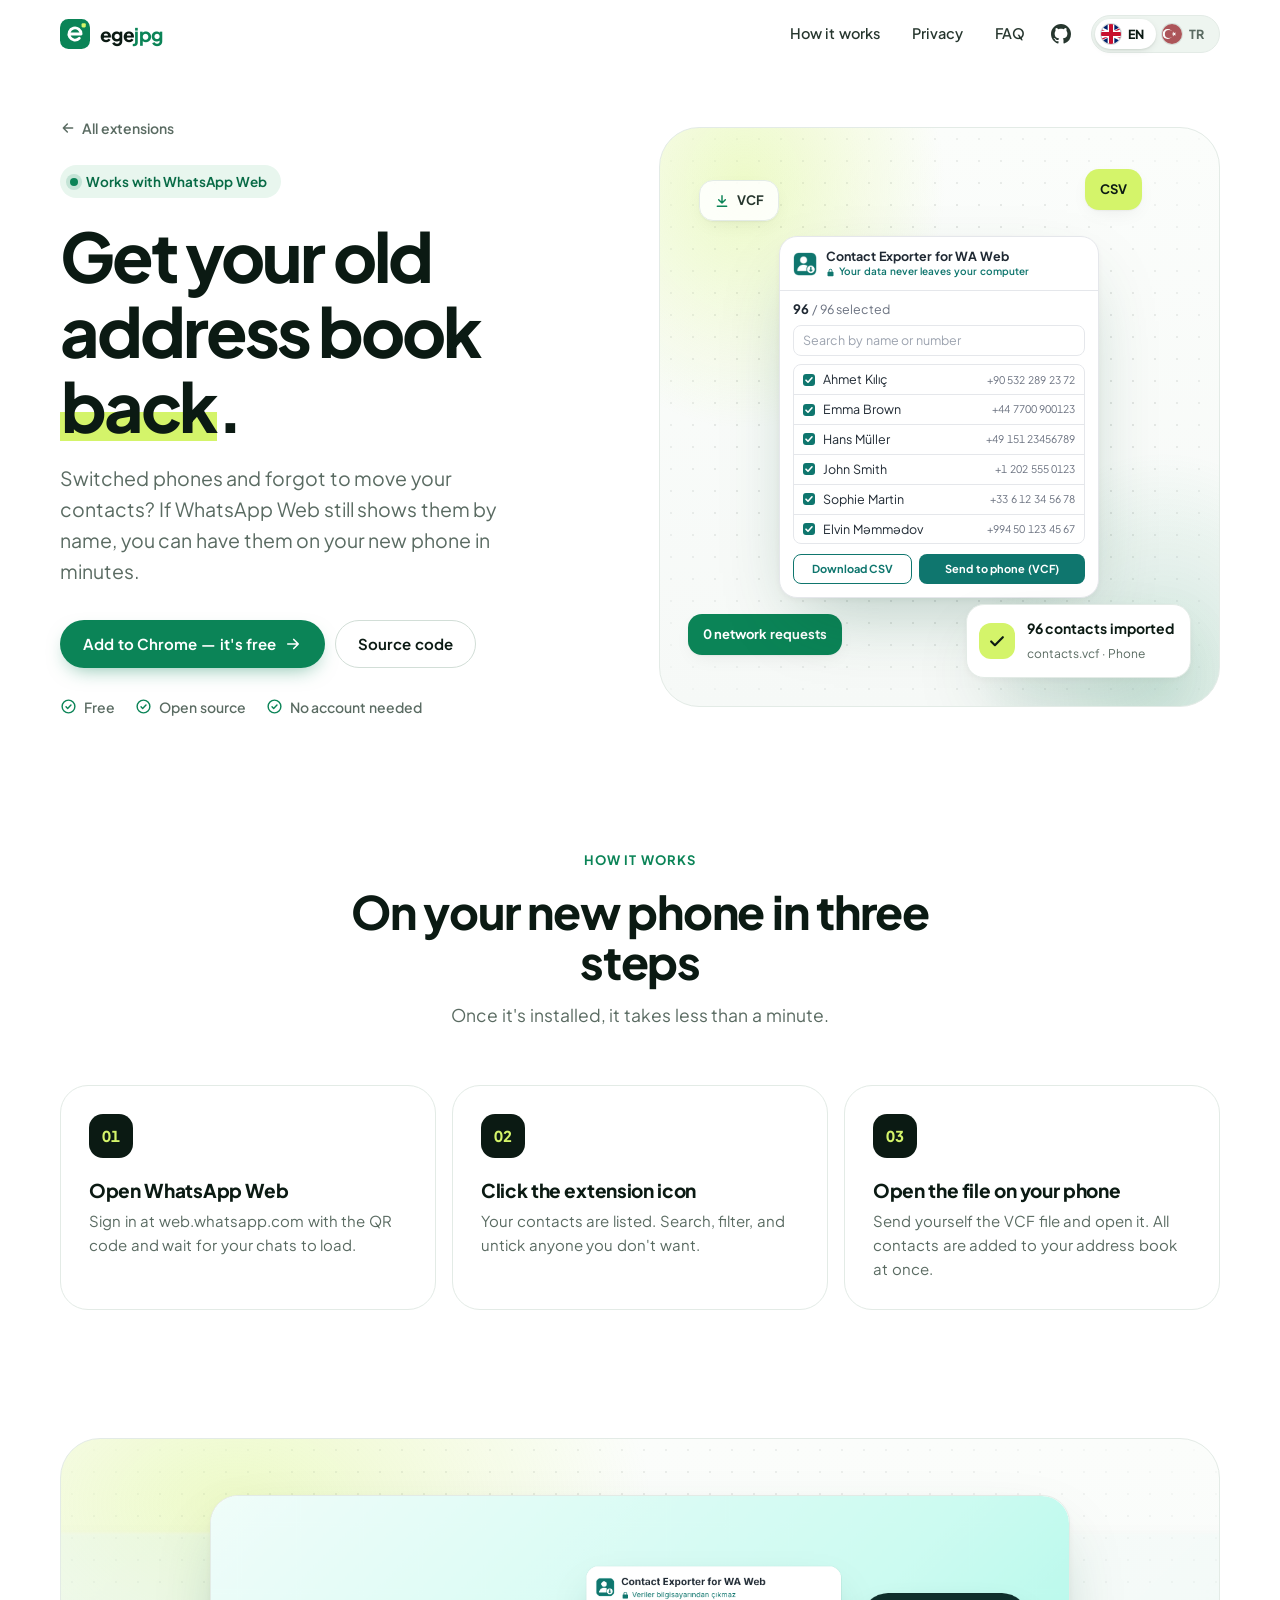
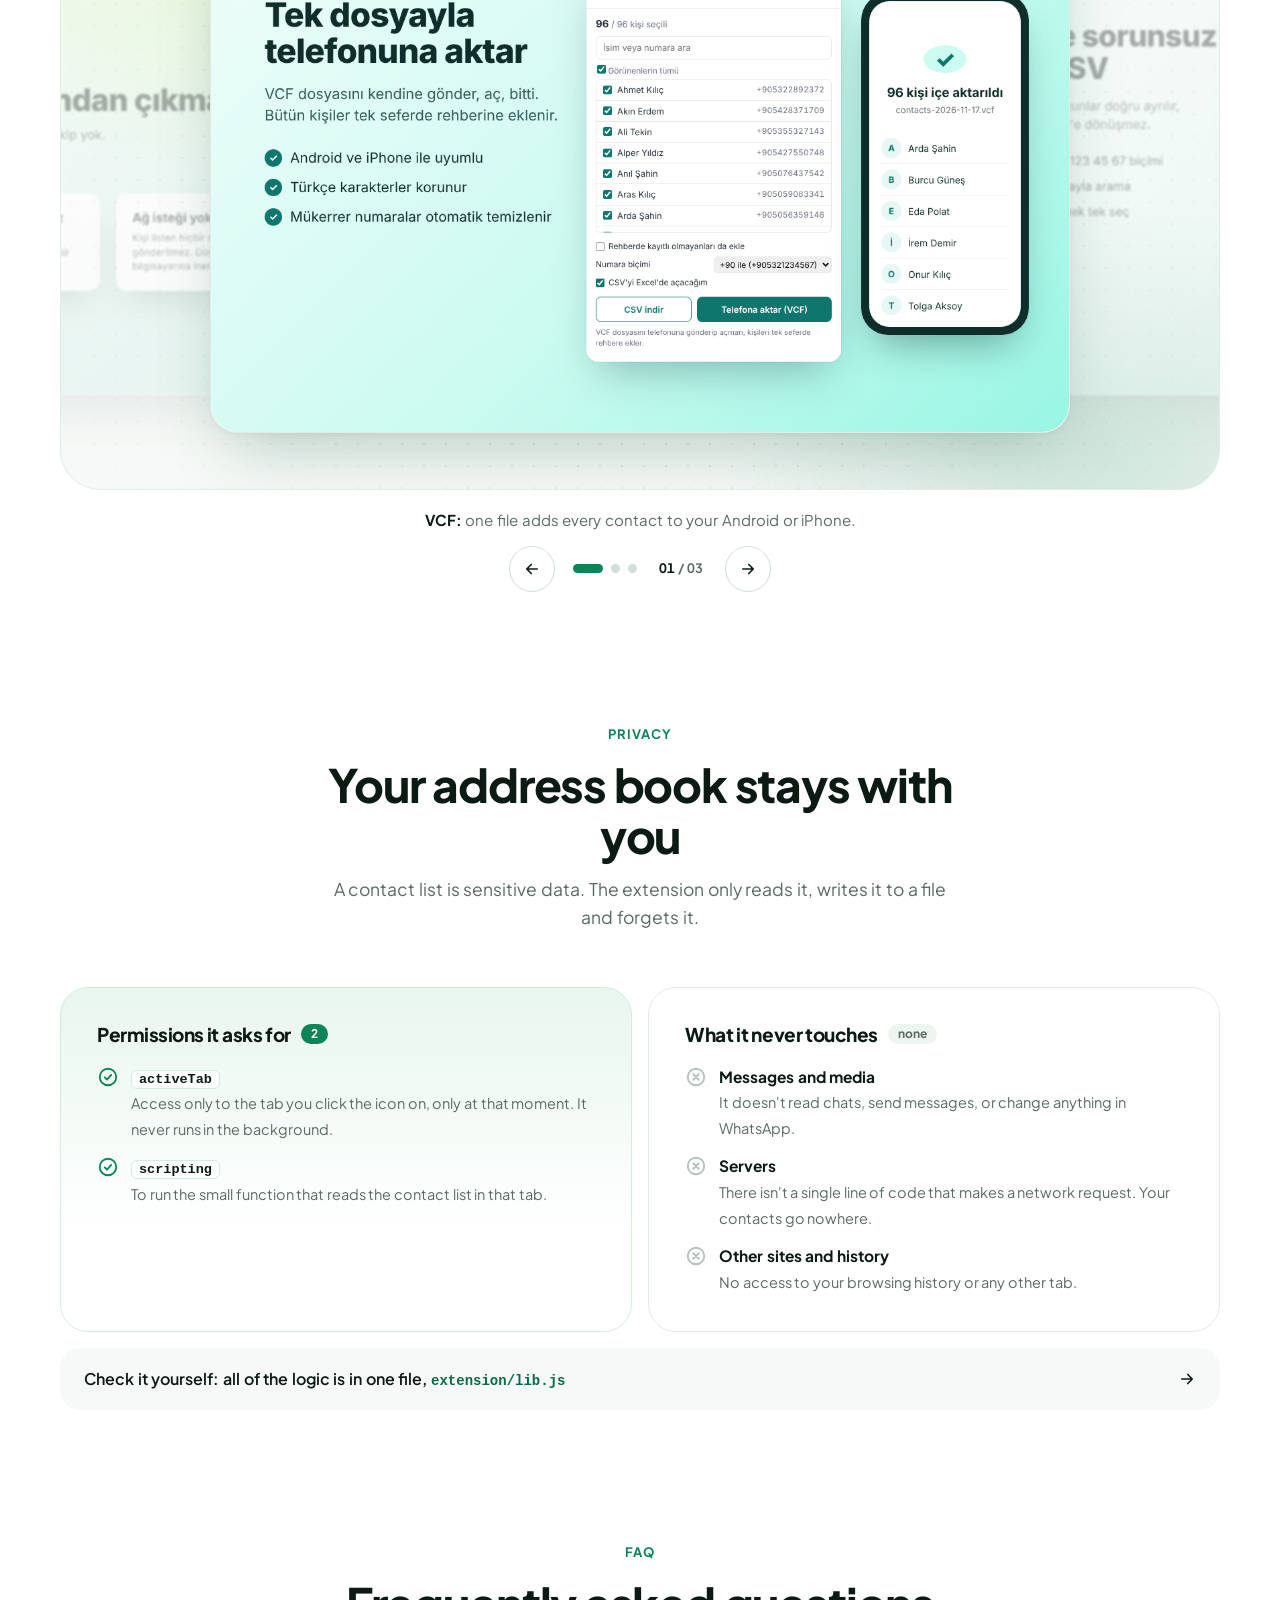
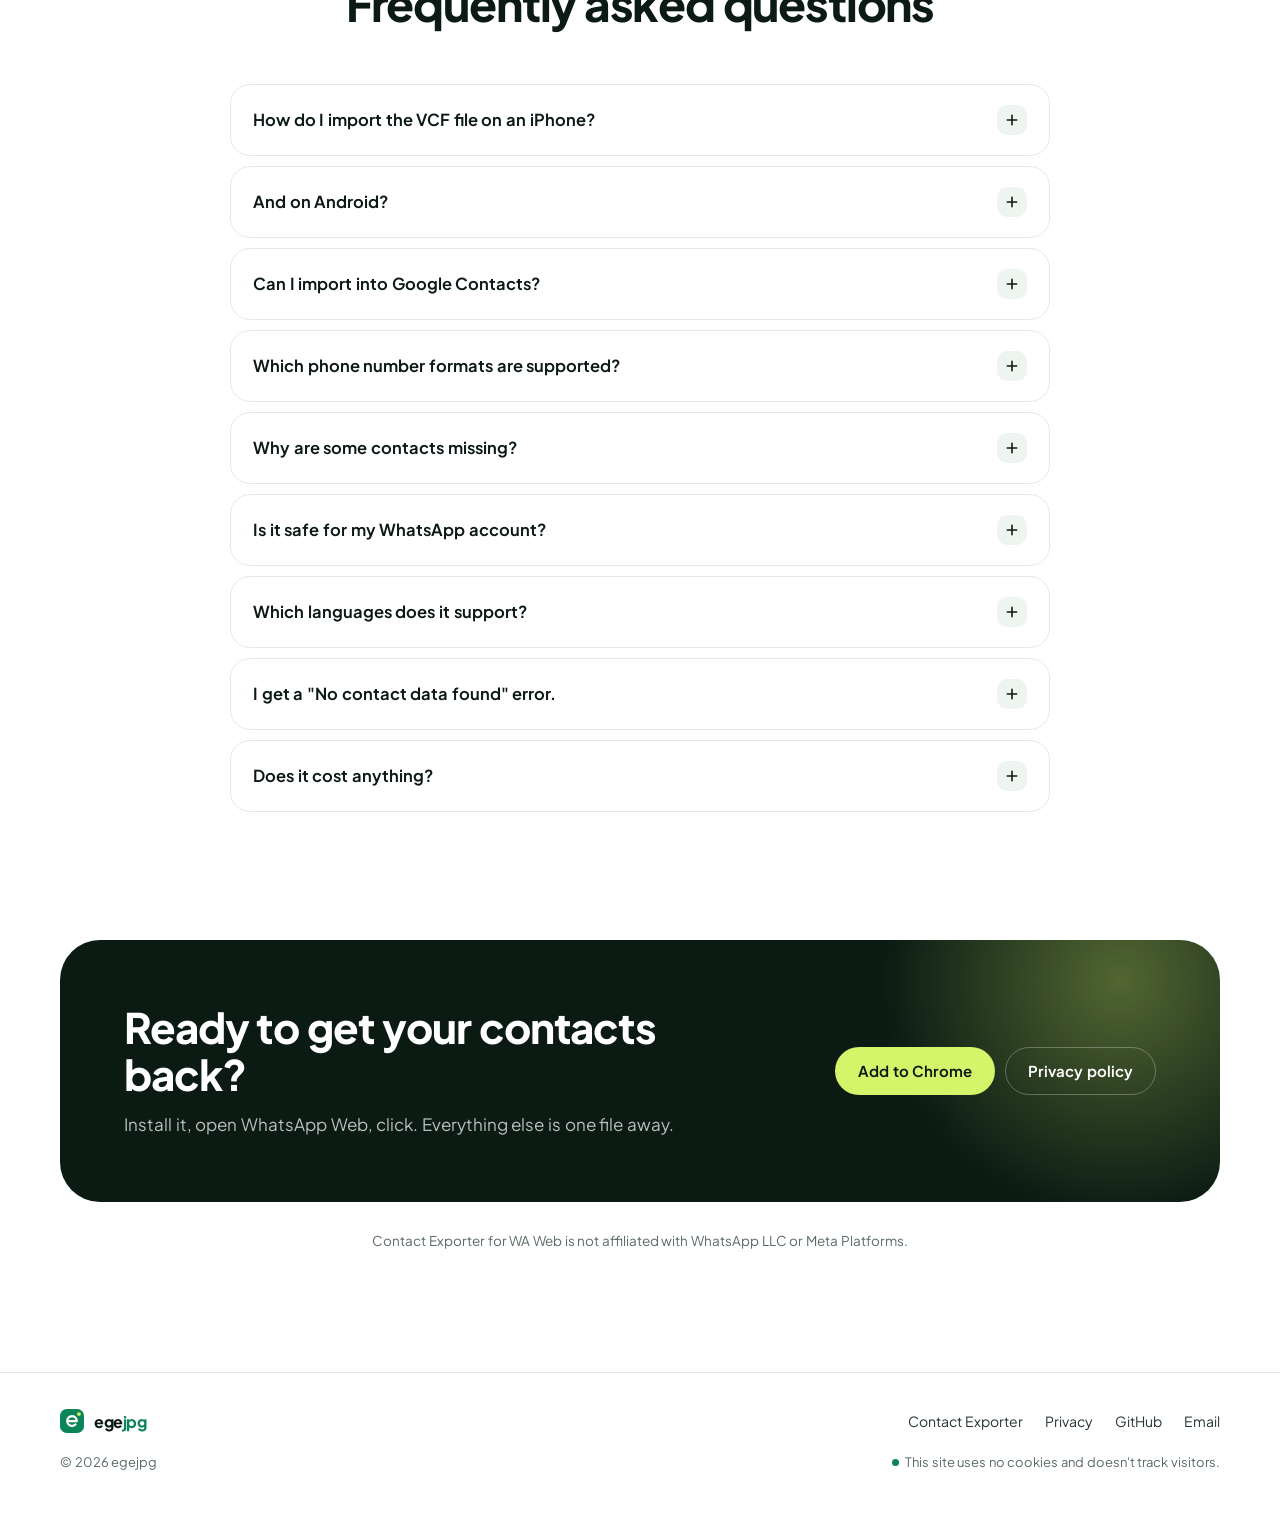
==== commit 29c10bfe: "Add Chrome Web Store links; extension now has an English interface" ====
--- a/contact-exporter/index.html
+++ b/contact-exporter/index.html
@@ -9,7 +9,7 @@
   <link rel="alternate" hreflang="en" href="https://egejpg.github.io/contact-exporter/">
   <link rel="alternate" hreflang="tr" href="https://egejpg.github.io/tr/contact-exporter/">
   <link rel="alternate" hreflang="x-default" href="https://egejpg.github.io/contact-exporter/">
-  <script>(function(){var s=null;try{s=localStorage.getItem('lang')}catch(e){}if(s==='en')return;var tr=s==='tr';if(!tr){try{var z=Intl.DateTimeFormat().resolvedOptions().timeZone;tr=z==='Europe/Istanbul'||z==='Asia/Istanbul'}catch(e){}}if(tr)location.replace('/tr'+location.pathname+location.search+location.hash)})();</script>
+  <script>(function(){var q=new URLSearchParams(location.search),p=q.get('lang'),s=null;if(p!=='en'&&p!=='tr')p=null;if(p){try{localStorage.setItem('lang',p)}catch(e){}q.delete('lang');var r=q.toString();try{history.replaceState(null,'',location.pathname+(r?'?'+r:'')+location.hash)}catch(e){}}try{s=localStorage.getItem('lang')}catch(e){}s=p||s;if(s==='en')return;var tr=s==='tr';if(!tr){try{var z=Intl.DateTimeFormat().resolvedOptions().timeZone;tr=z==='Europe/Istanbul'||z==='Asia/Istanbul'}catch(e){}}if(tr)location.replace('/tr'+location.pathname+location.search+location.hash)})();</script>
   <meta name="theme-color" content="#ffffff">
   <meta property="og:type" content="website">
   <meta property="og:site_name" content="egejpg">
@@ -20,8 +20,8 @@
   <meta name="twitter:card" content="summary_large_image">
   <link rel="icon" href="/favicon.svg" type="image/svg+xml">
   <link rel="preload" href="/assets/fonts/jakarta-latin.woff2" as="font" type="font/woff2" crossorigin>
-  <link rel="stylesheet" href="/assets/css/site.css">
-  <script src="/assets/js/site.js" defer></script>
+  <link rel="stylesheet" href="/assets/css/site.css?v=924374eb">
+  <script src="/assets/js/site.js?v=7b3d844b" defer></script>
   <script type="application/ld+json">
   {
     "@context": "https://schema.org",
@@ -33,6 +33,7 @@
     "url": "https://egejpg.github.io/contact-exporter/",
     "image": "https://egejpg.github.io/assets/img/contact-exporter/icon.png",
     "offers": { "@type": "Offer", "price": "0", "priceCurrency": "USD" },
+    "downloadUrl": "https://chromewebstore.google.com/detail/contact-exporter-for-wa-w/eaipkkaokidhcalpnlhmmnicjgnggjmp",
     "author": { "@type": "Person", "name": "Ege", "url": "https://egejpg.github.io/" }
   }
   </script>
@@ -54,8 +55,8 @@
           <svg viewBox="0 0 16 16" fill="currentColor" aria-hidden="true"><path d="M8 0C3.58 0 0 3.58 0 8c0 3.54 2.29 6.53 5.47 7.59.4.07.55-.17.55-.38 0-.19-.01-.82-.01-1.49-2.01.37-2.53-.49-2.69-.94-.09-.23-.48-.94-.82-1.13-.28-.15-.68-.52-.01-.53.63-.01 1.08.58 1.23.82.72 1.21 1.87.87 2.33.66.07-.52.28-.87.51-1.07-1.78-.2-3.64-.89-3.64-3.95 0-.87.31-1.59.82-2.15-.08-.2-.36-1.02.08-2.12 0 0 .67-.21 2.2.82.64-.18 1.32-.27 2-.27.68 0 1.36.09 2 .27 1.53-1.04 2.2-.82 2.2-.82.44 1.1.16 1.92.08 2.12.51.56.82 1.27.82 2.15 0 3.07-1.87 3.75-3.65 3.95.29.25.54.73.54 1.48 0 1.07-.01 1.93-.01 2.2 0 .21.15.46.55.38A8.013 8.013 0 0016 8c0-4.42-3.58-8-8-8z"/></svg>
         </a>
         <div class="lang" data-active="en" role="group" aria-label="Language">
-          <a class="lang-opt" href="/contact-exporter/" hreflang="en" lang="en" data-lang="en" title="English" aria-current="true"><span class="flag"><svg viewBox="0 0 60 30" preserveAspectRatio="xMidYMid slice" aria-hidden="true"><clipPath id="fl-uk-a"><path d="M0,0 v30 h60 v-30 z"/></clipPath><clipPath id="fl-uk-b"><path d="M30,15 h30 v15 z v15 h-30 z h-30 v-15 z v-15 h30 z"/></clipPath><g clip-path="url(#fl-uk-a)"><path d="M0,0 v30 h60 v-30 z" fill="#012169"/><path d="M0,0 L60,30 M60,0 L0,30" stroke="#fff" stroke-width="6"/><path d="M0,0 L60,30 M60,0 L0,30" clip-path="url(#fl-uk-b)" stroke="#C8102E" stroke-width="4"/><path d="M30,0 v30 M0,15 h60" stroke="#fff" stroke-width="10"/><path d="M30,0 v30 M0,15 h60" stroke="#C8102E" stroke-width="6"/></g></svg></span><span>EN</span></a>
-          <a class="lang-opt" href="/tr/contact-exporter/" hreflang="tr" lang="tr" data-lang="tr" title="Türkçe"><span class="flag"><svg viewBox="0 0 1200 800" preserveAspectRatio="xMidYMid slice" aria-hidden="true"><rect width="1200" height="800" fill="#E30A17"/><circle cx="425" cy="400" r="200" fill="#fff"/><circle cx="475" cy="400" r="160" fill="#E30A17"/><polygon fill="#fff" points="583.334,400 764.235,458.779 652.431,304.894 652.431,495.106 764.235,341.221"/></svg></span><span>TR</span></a>
+          <a class="lang-opt" href="/contact-exporter/?lang=en" hreflang="en" lang="en" data-lang="en" title="English" aria-current="true"><span class="flag"><svg viewBox="0 0 60 30" preserveAspectRatio="xMidYMid slice" aria-hidden="true"><clipPath id="fl-uk-a"><path d="M0,0 v30 h60 v-30 z"/></clipPath><clipPath id="fl-uk-b"><path d="M30,15 h30 v15 z v15 h-30 z h-30 v-15 z v-15 h30 z"/></clipPath><g clip-path="url(#fl-uk-a)"><path d="M0,0 v30 h60 v-30 z" fill="#012169"/><path d="M0,0 L60,30 M60,0 L0,30" stroke="#fff" stroke-width="6"/><path d="M0,0 L60,30 M60,0 L0,30" clip-path="url(#fl-uk-b)" stroke="#C8102E" stroke-width="4"/><path d="M30,0 v30 M0,15 h60" stroke="#fff" stroke-width="10"/><path d="M30,0 v30 M0,15 h60" stroke="#C8102E" stroke-width="6"/></g></svg></span><span>EN</span></a>
+          <a class="lang-opt" href="/tr/contact-exporter/?lang=tr" hreflang="tr" lang="tr" data-lang="tr" title="Türkçe"><span class="flag"><svg viewBox="0 0 1200 800" preserveAspectRatio="xMidYMid slice" aria-hidden="true"><rect width="1200" height="800" fill="#E30A17"/><circle cx="425" cy="400" r="200" fill="#fff"/><circle cx="475" cy="400" r="160" fill="#E30A17"/><polygon fill="#fff" points="583.334,400 764.235,458.779 652.431,304.894 652.431,495.106 764.235,341.221"/></svg></span><span>TR</span></a>
         </div>
       </nav>
     </div>
@@ -69,10 +70,9 @@
         <h1 class="reveal" style="--d:.1s">Get your old address book <mark class="hl">back</mark>.</h1>
         <p class="lead reveal" style="--d:.16s">Switched phones and forgot to move your contacts? If WhatsApp Web still shows them by name, you can have them on your new phone in minutes.</p>
         <div class="actions reveal" style="--d:.22s">
-          <!-- When the store listing is live: <a class="btn btn-primary" href="STORE_URL">Add to Chrome</a> -->
-          <span class="btn btn-soon" title="In Chrome Web Store review">Coming soon to the Chrome Web Store</span>
-          <a class="btn btn-primary" href="https://github.com/egejpg/contact-exporter-wa-web#kurulum">Install from GitHub
+          <a class="btn btn-primary" href="https://chromewebstore.google.com/detail/contact-exporter-for-wa-w/eaipkkaokidhcalpnlhmmnicjgnggjmp">Add to Chrome — it's free
             <svg class="arrow" viewBox="0 0 24 24" fill="none" stroke="currentColor" stroke-width="2.2" stroke-linecap="round" stroke-linejoin="round"><path d="M5 12h14M13 6l6 6-6 6"/></svg></a>
+          <a class="btn btn-ghost" href="https://github.com/egejpg/contact-exporter-wa-web">Source code</a>
         </div>
         <div class="meta reveal" style="--d:.28s">
           <span><svg viewBox="0 0 24 24" fill="none" stroke="currentColor" stroke-width="2" stroke-linecap="round" stroke-linejoin="round"><circle cx="12" cy="12" r="9"/><path d="m8.5 12.5 2.3 2.3 4.7-5"/></svg>Free</span>
@@ -89,10 +89,10 @@
 
         <div class="stage-main depth">
           <div class="mock-popup">
-            <div class="mp-head"><img src="/assets/img/contact-exporter/icon.png" alt="" width="24" height="24"><div><b>Contact Exporter for WA Web</b><small><svg viewBox="0 0 24 24" fill="currentColor"><path d="M12 2a5 5 0 0 0-5 5v3H6a2 2 0 0 0-2 2v8a2 2 0 0 0 2 2h12a2 2 0 0 0 2-2v-8a2 2 0 0 0-2-2h-1V7a5 5 0 0 0-5-5zm-3 8V7a3 3 0 1 1 6 0v3H9z"/></svg>Veriler bilgisayarından çıkmaz</small></div></div>
+            <div class="mp-head"><img src="/assets/img/contact-exporter/icon.png" alt="" width="24" height="24"><div><b>Contact Exporter for WA Web</b><small><svg viewBox="0 0 24 24" fill="currentColor"><path d="M12 2a5 5 0 0 0-5 5v3H6a2 2 0 0 0-2 2v8a2 2 0 0 0 2 2h12a2 2 0 0 0 2-2v-8a2 2 0 0 0-2-2h-1V7a5 5 0 0 0-5-5zm-3 8V7a3 3 0 1 1 6 0v3H9z"/></svg>Your data never leaves your computer</small></div></div>
             <div class="mp-body">
-              <div class="mp-count"><b>96</b> / 96 kişi seçili</div>
-              <div class="mp-search">İsim veya numara ara</div>
+              <div class="mp-count"><b>96</b> / 96 selected</div>
+              <div class="mp-search">Search by name or number</div>
               <ul class="mp-list">
                 <li><i></i><span>Ahmet Kılıç</span><em>+90 532 289 23 72</em></li>
                 <li><i></i><span>Emma Brown</span><em>+44 7700 900123</em></li>
@@ -101,7 +101,7 @@
                 <li><i></i><span>Sophie Martin</span><em>+33 6 12 34 56 78</em></li>
                 <li><i></i><span>Elvin Məmmədov</span><em>+994 50 123 45 67</em></li>
               </ul>
-              <div class="mp-actions"><span class="o">CSV indir</span><span class="f">Telefona aktar (VCF)</span></div>
+              <div class="mp-actions"><span class="o">Download CSV</span><span class="f">Send to phone (VCF)</span></div>
             </div>
           </div>
         </div>
@@ -219,19 +219,19 @@
         </details>
         <details class="reveal">
           <summary>Why are some contacts missing?<span class="pm"><svg viewBox="0 0 24 24" fill="none" stroke="currentColor" stroke-width="2.4" stroke-linecap="round"><path d="M12 5v14M5 12h14"/></svg></span></summary>
-          <div class="answer"><p>The extension exports the contacts WhatsApp Web knows about: people who use WhatsApp and are saved in your address book. People without WhatsApp, and details such as email addresses or second numbers, aren't in WhatsApp, so they can't be exported. You can also include numbers you never saved with the "include unsaved contacts" option.</p></div>
+          <div class="answer"><p>The extension exports the contacts WhatsApp Web knows about: people who use WhatsApp and are saved in your address book. People without WhatsApp, and details such as email addresses or second numbers, aren't in WhatsApp, so they can't be exported. You can also include numbers you never saved with the "Also include numbers not saved in your contacts" option.</p></div>
         </details>
         <details class="reveal">
           <summary>Is it safe for my WhatsApp account?<span class="pm"><svg viewBox="0 0 24 24" fill="none" stroke="currentColor" stroke-width="2.4" stroke-linecap="round"><path d="M12 5v14M5 12h14"/></svg></span></summary>
           <div class="answer"><p>The extension sends nothing to WhatsApp, sends no messages and automates nothing. It only reads the contact list that WhatsApp Web already stores in your browser.</p></div>
         </details>
         <details class="reveal">
-          <summary>Is the interface available in English?<span class="pm"><svg viewBox="0 0 24 24" fill="none" stroke="currentColor" stroke-width="2.4" stroke-linecap="round"><path d="M12 5v14M5 12h14"/></svg></span></summary>
-          <div class="answer"><p>Not yet; the extension's interface is currently in Turkish. It has just one screen: tick the contacts you want, then press the button on the right for VCF or the one on the left for CSV.</p></div>
-        </details>
-        <details class="reveal">
-          <summary>I get a "Kişi verisi bulunamadı" (no contact data) error.<span class="pm"><svg viewBox="0 0 24 24" fill="none" stroke="currentColor" stroke-width="2.4" stroke-linecap="round"><path d="M12 5v14M5 12h14"/></svg></span></summary>
-          <div class="answer"><p>Reload the page first and wait until your chats have fully loaded. If it keeps happening, WhatsApp Web may have changed its internals. Send me the "Teknik ayrıntı" (technical details) text from the error screen <a href="https://github.com/egejpg/contact-exporter-wa-web/issues">on GitHub</a> or <a href="#" data-mail data-u="76lugreege" data-d="moc.liamg" data-s="Contact Exporter error">by email</a> and I'll fix it.</p></div>
+          <summary>Which languages does it support?<span class="pm"><svg viewBox="0 0 24 24" fill="none" stroke="currentColor" stroke-width="2.4" stroke-linecap="round"><path d="M12 5v14M5 12h14"/></svg></span></summary>
+          <div class="answer"><p>English and Turkish. It opens in Turkish if your Chrome is set to Turkish and in English otherwise. Country names and CSV column headers follow the same language.</p></div>
+        </details>
+        <details class="reveal">
+          <summary>I get a "No contact data found" error.<span class="pm"><svg viewBox="0 0 24 24" fill="none" stroke="currentColor" stroke-width="2.4" stroke-linecap="round"><path d="M12 5v14M5 12h14"/></svg></span></summary>
+          <div class="answer"><p>Reload the page first and wait until your chats have fully loaded. If it keeps happening, WhatsApp Web may have changed its internals. Send me the "Technical details" text from the error screen <a href="https://github.com/egejpg/contact-exporter-wa-web/issues">on GitHub</a> or <a href="#" data-mail data-u="76lugreege" data-d="moc.liamg" data-s="Contact Exporter error">by email</a> and I'll fix it.</p></div>
         </details>
         <details class="reveal">
           <summary>Does it cost anything?<span class="pm"><svg viewBox="0 0 24 24" fill="none" stroke="currentColor" stroke-width="2.4" stroke-linecap="round"><path d="M12 5v14M5 12h14"/></svg></span></summary>
@@ -247,7 +247,7 @@
           <p>Install it, open WhatsApp Web, click. Everything else is one file away.</p>
         </div>
         <div class="actions">
-          <a class="btn btn-primary" href="https://github.com/egejpg/contact-exporter-wa-web#kurulum">Install from GitHub</a>
+          <a class="btn btn-primary" href="https://chromewebstore.google.com/detail/contact-exporter-for-wa-w/eaipkkaokidhcalpnlhmmnicjgnggjmp">Add to Chrome</a>
           <a class="btn btn-ghost" href="/contact-exporter/privacy/">Privacy policy</a>
         </div>
       </div>
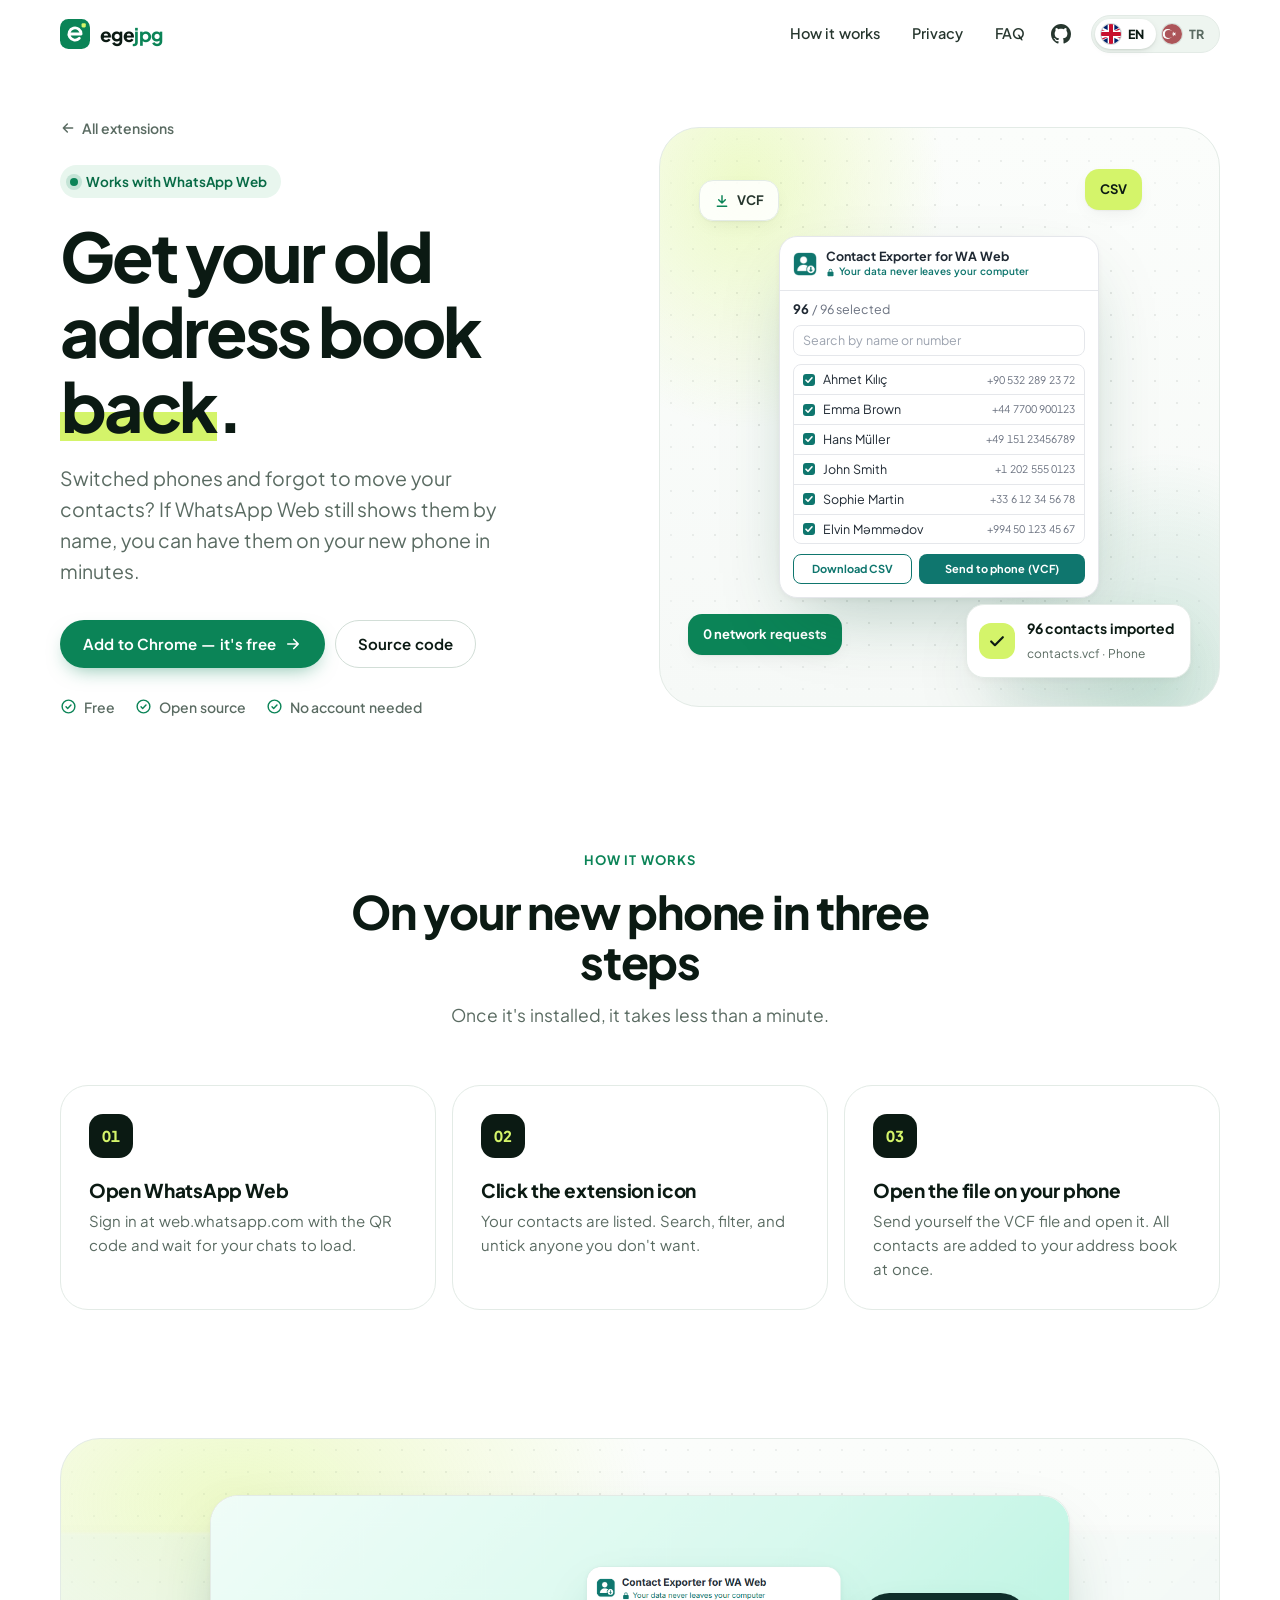
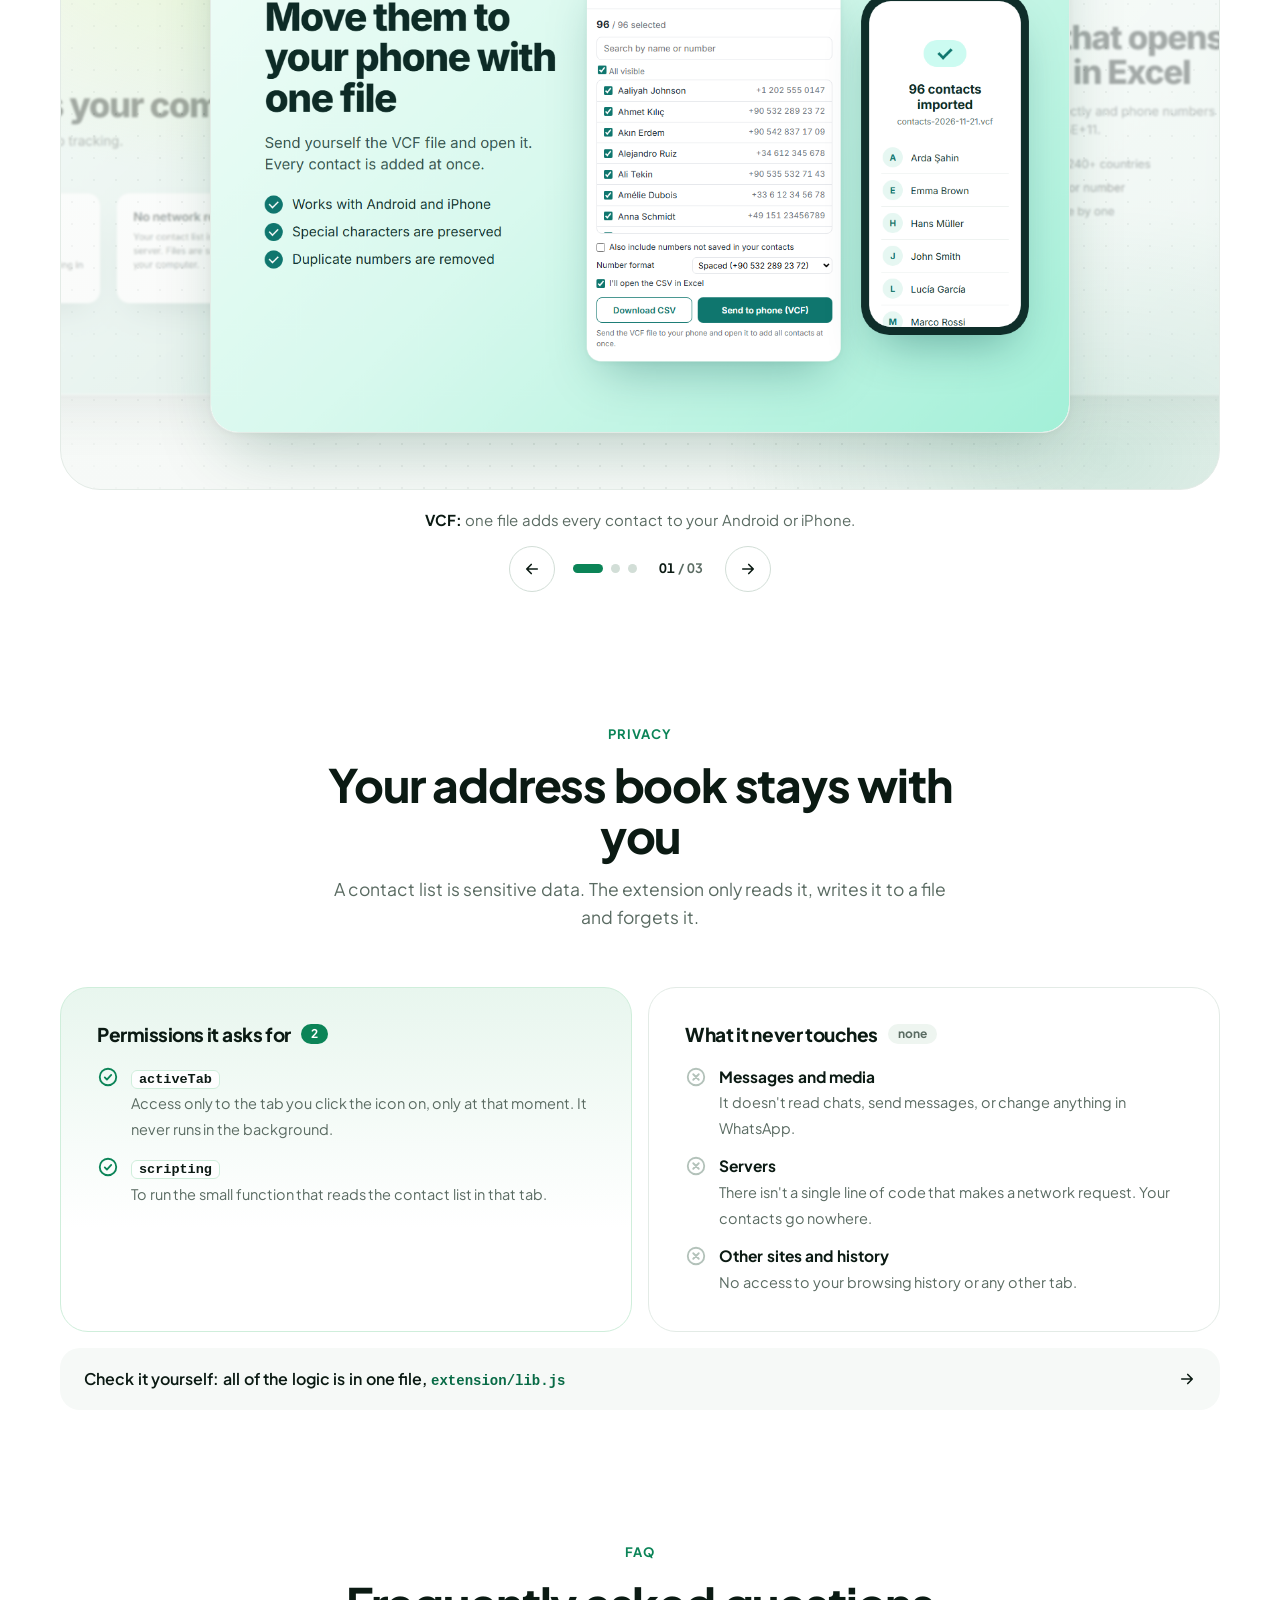
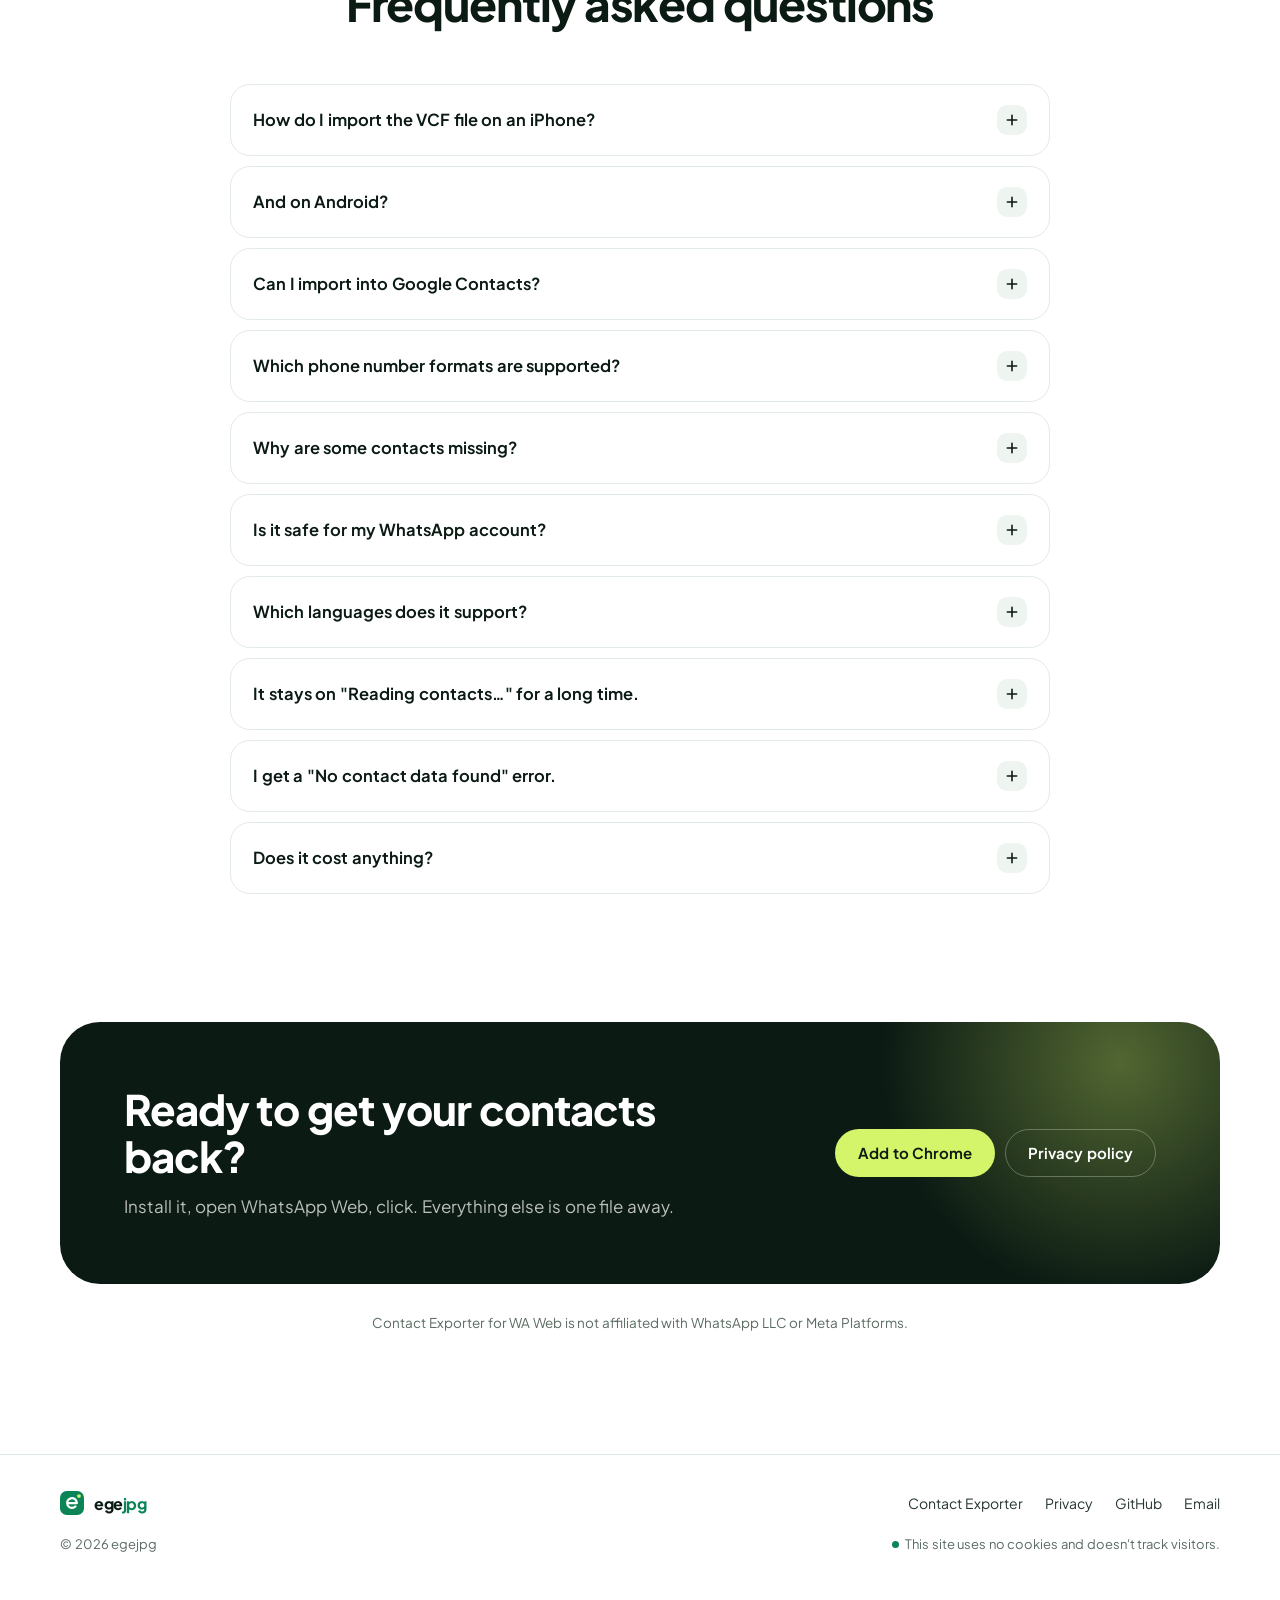
==== commit 1bc4e633: "English screenshots on English pages, FAQ about slow loading, sitemap dates" ====
--- a/contact-exporter/index.html
+++ b/contact-exporter/index.html
@@ -16,7 +16,7 @@
   <meta property="og:title" content="Contact Exporter for WA Web">
   <meta property="og:description" content="Get your old address book back in one click. Export WhatsApp Web contacts to VCF and CSV. Your data never leaves your computer.">
   <meta property="og:url" content="https://egejpg.github.io/contact-exporter/">
-  <meta property="og:image" content="https://egejpg.github.io/assets/img/contact-exporter/ana.png">
+  <meta property="og:image" content="https://egejpg.github.io/assets/img/contact-exporter/en/main.png">
   <meta name="twitter:card" content="summary_large_image">
   <link rel="icon" href="/favicon.svg" type="image/svg+xml">
   <link rel="preload" href="/assets/fonts/jakarta-latin.woff2" as="font" type="font/woff2" crossorigin>
@@ -140,13 +140,13 @@
       <div id="shots" class="stage shots-stage carousel" data-carousel data-parallax tabindex="0">
         <div class="carousel-track">
           <figure class="slide" style="margin:0" data-title="Move to your phone" data-caption="<b>VCF:</b> one file adds every contact to your Android or iPhone.">
-            <div class="slide-float"><div class="slide-card"><img class="shot" src="/assets/img/contact-exporter/telefon.png" alt="The extension's contact list next to a phone showing 96 contacts imported" width="1280" height="800" loading="lazy" draggable="false"></div></div>
+            <div class="slide-float"><div class="slide-card"><img class="shot" src="/assets/img/contact-exporter/en/phone.png" alt="The extension's contact list next to a phone showing 96 contacts imported" width="1280" height="800" loading="lazy" draggable="false"></div></div>
           </figure>
           <figure class="slide" style="margin:0" data-title="Excel" data-caption="<b>CSV:</b> columns split correctly in Excel and phone numbers stay intact.">
-            <div class="slide-float"><div class="slide-card"><img class="shot" src="/assets/img/contact-exporter/excel.png" alt="Contact list opened in Excel with name and phone columns" width="1280" height="800" loading="lazy" draggable="false"></div></div>
+            <div class="slide-float"><div class="slide-card"><img class="shot" src="/assets/img/contact-exporter/en/excel.png" alt="Contact list opened in Excel with name and phone columns" width="1280" height="800" loading="lazy" draggable="false"></div></div>
           </figure>
           <figure class="slide" style="margin:0" data-title="Privacy" data-caption="<b>Local:</b> no servers, no accounts, no tracking.">
-            <div class="slide-float"><div class="slide-card"><img class="shot" src="/assets/img/contact-exporter/gizlilik.png" alt="Three cards explaining that data never leaves the computer" width="1280" height="800" loading="lazy" draggable="false"></div></div>
+            <div class="slide-float"><div class="slide-card"><img class="shot" src="/assets/img/contact-exporter/en/privacy.png" alt="Three cards explaining that data never leaves the computer" width="1280" height="800" loading="lazy" draggable="false"></div></div>
           </figure>
         </div>
       </div>
@@ -228,6 +228,10 @@
         <details class="reveal">
           <summary>Which languages does it support?<span class="pm"><svg viewBox="0 0 24 24" fill="none" stroke="currentColor" stroke-width="2.4" stroke-linecap="round"><path d="M12 5v14M5 12h14"/></svg></span></summary>
           <div class="answer"><p>English and Turkish. It opens in Turkish if your Chrome is set to Turkish and in English otherwise. Country names and CSV column headers follow the same language.</p></div>
+        </details>
+        <details class="reveal">
+          <summary>It stays on "Reading contacts…" for a long time.<span class="pm"><svg viewBox="0 0 24 24" fill="none" stroke="currentColor" stroke-width="2.4" stroke-linecap="round"><path d="M12 5v14M5 12h14"/></svg></span></summary>
+          <div class="answer"><p>While WhatsApp Web syncs your chats (especially right after Chrome starts) it keeps writing to its own storage, and the extension has to wait its turn to read the contact list. Give WhatsApp Web a few seconds to finish loading. If it takes longer than 20 seconds, the extension tells you and offers a "Try again" button; reloading the WhatsApp Web tab usually helps.</p></div>
         </details>
         <details class="reveal">
           <summary>I get a "No contact data found" error.<span class="pm"><svg viewBox="0 0 24 24" fill="none" stroke="currentColor" stroke-width="2.4" stroke-linecap="round"><path d="M12 5v14M5 12h14"/></svg></span></summary>
